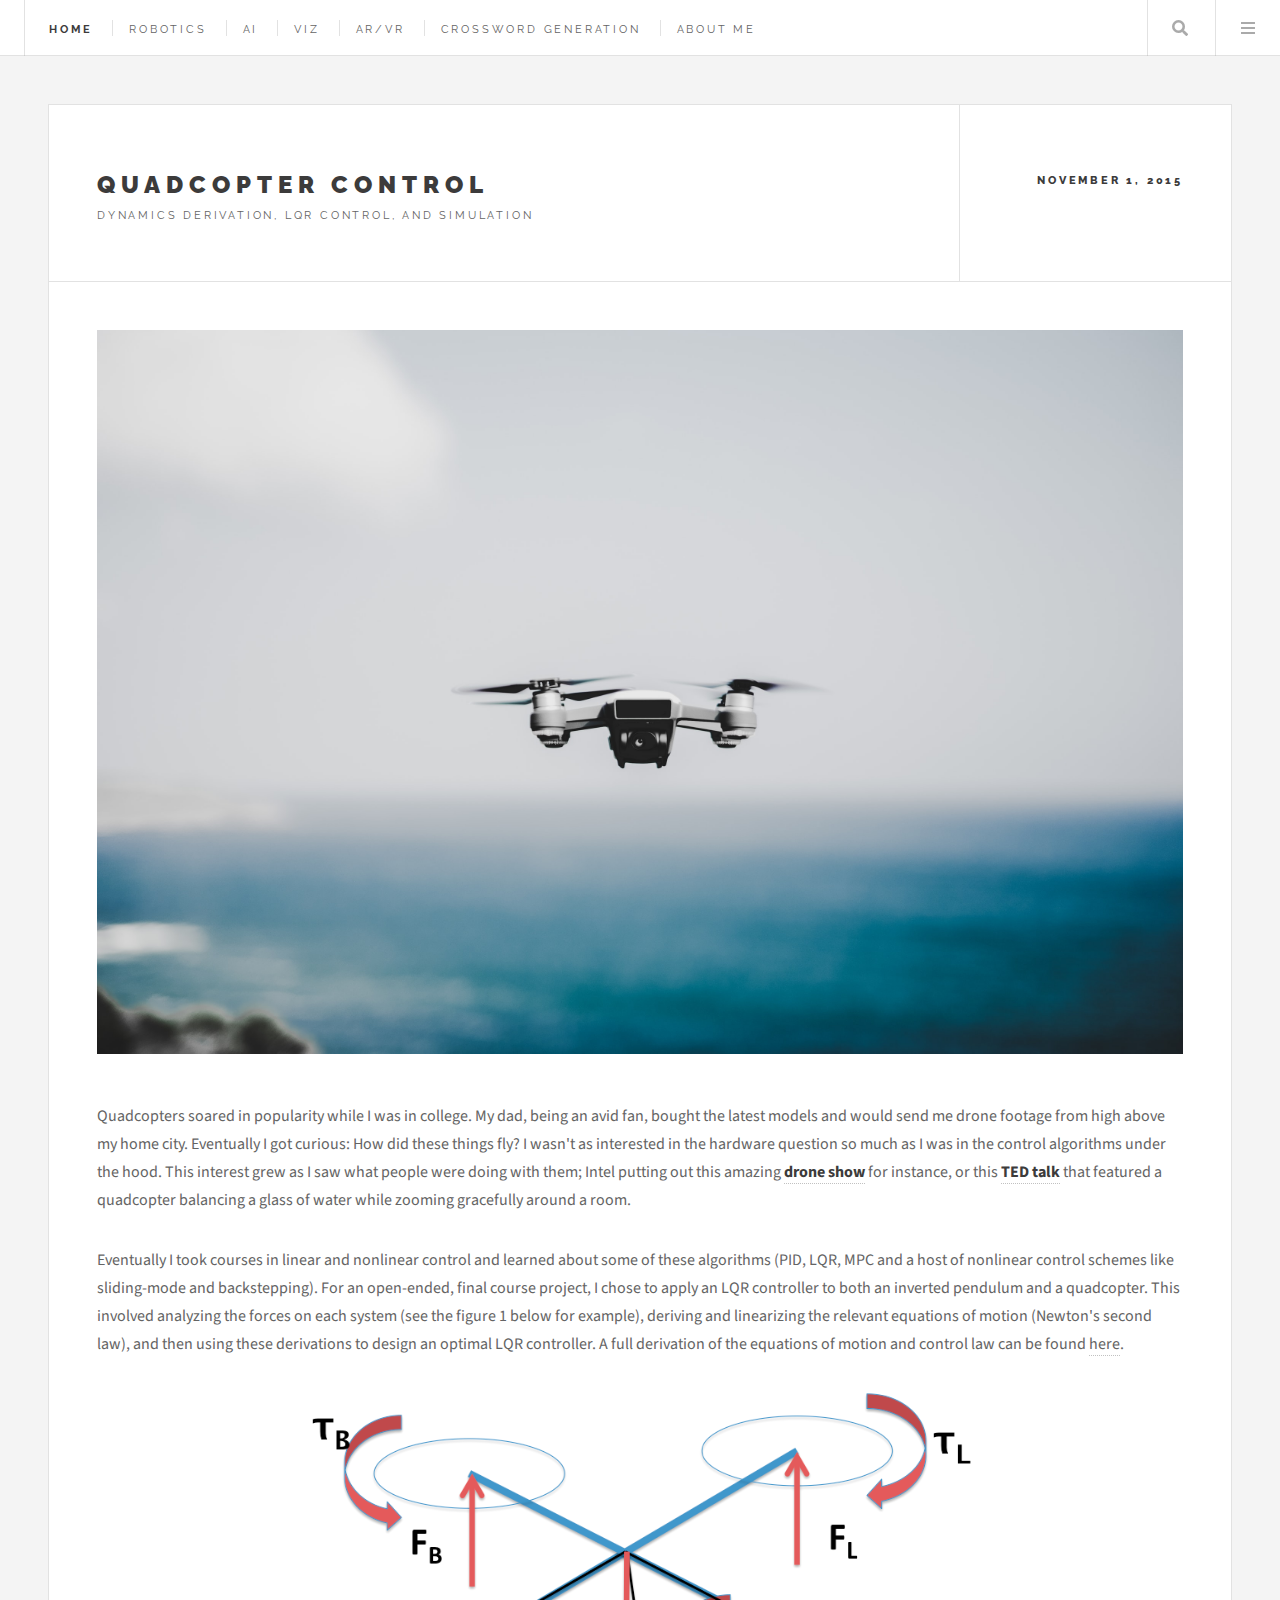
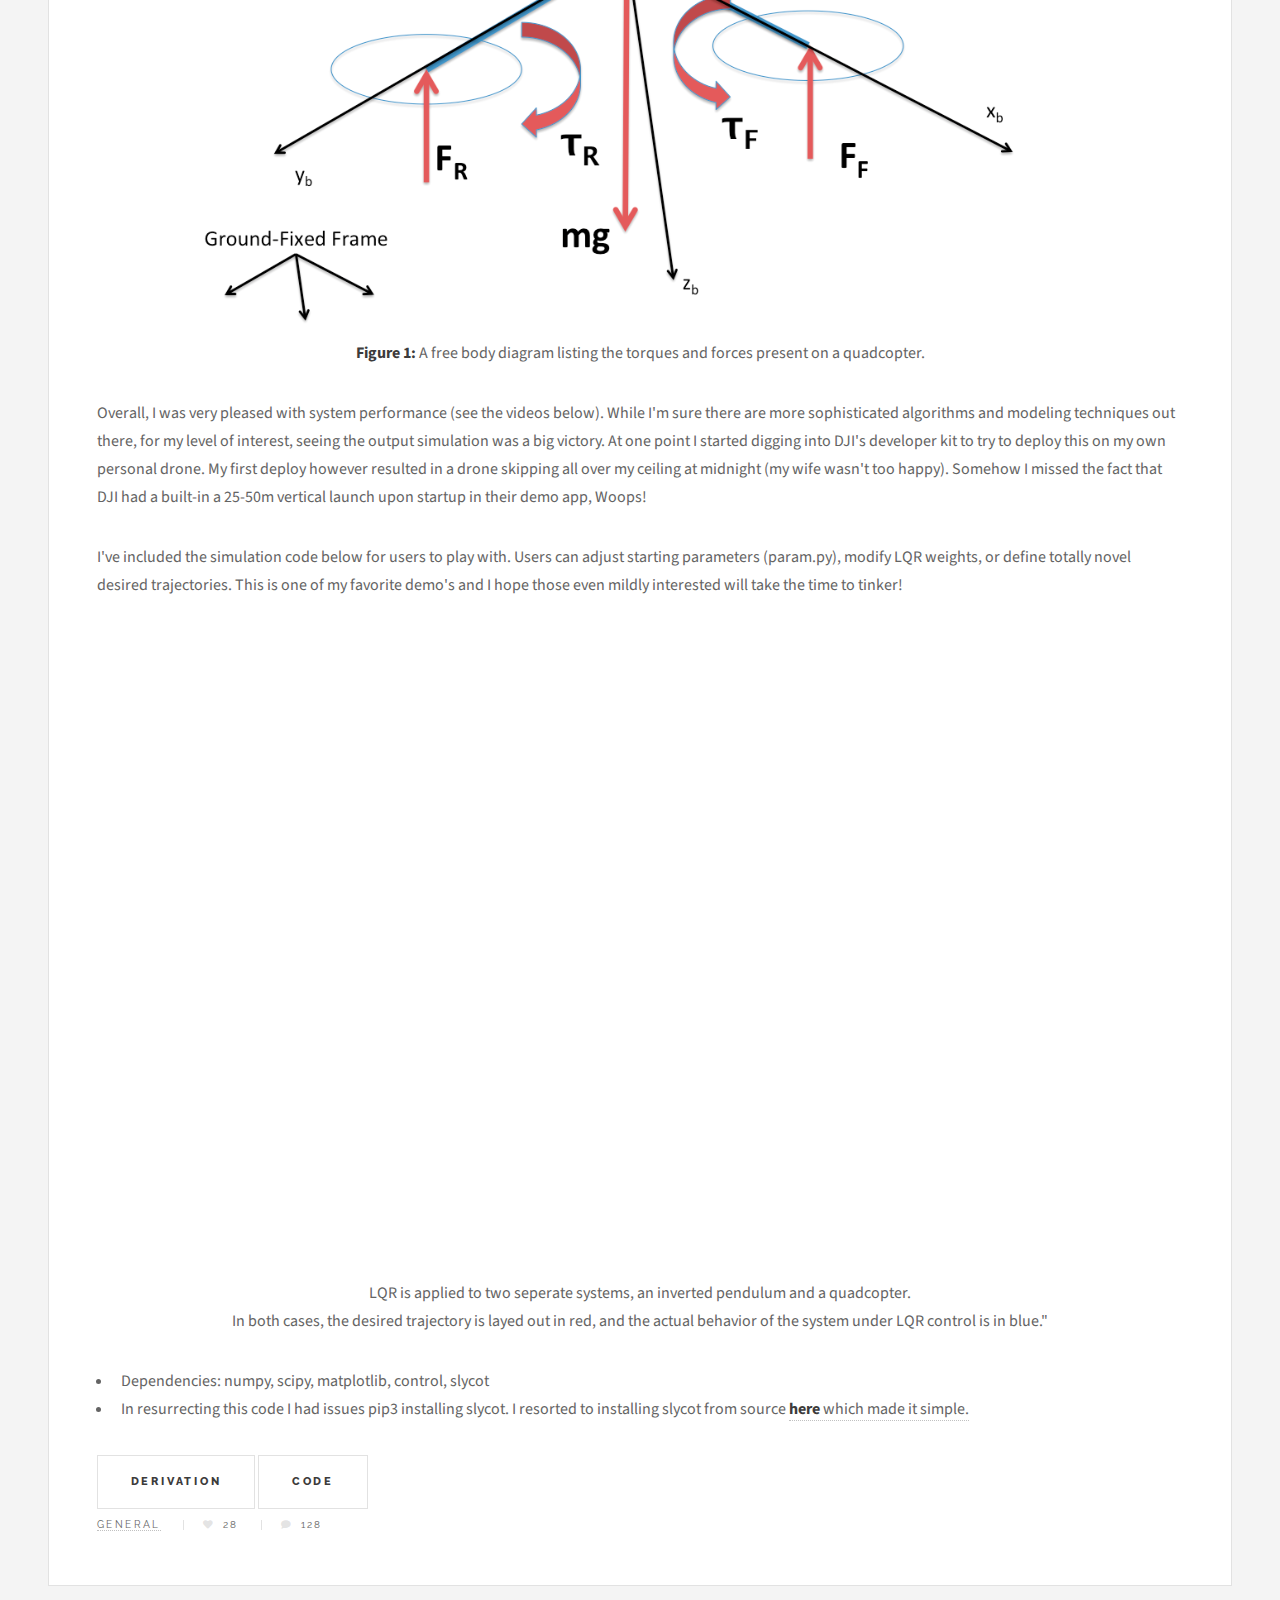
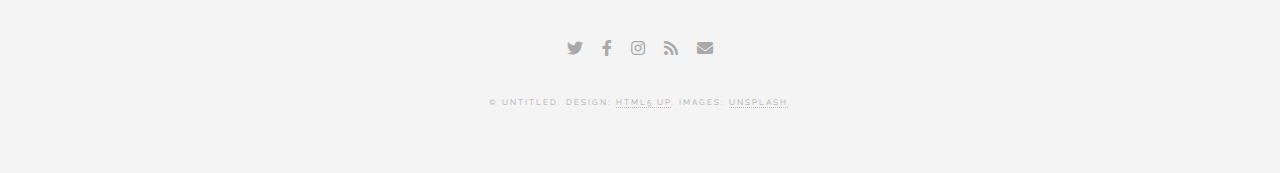
==== quadcopter.html @ baea6662 "QuadCopter Post" ====
<!DOCTYPE HTML>
<!--
	Future Imperfect by HTML5 UP
	html5up.net | @ajlkn
	Free for personal and commercial use under the CCA 3.0 license (html5up.net/license)
-->
<html>
	<head>
		<title>Single - Future Imperfect by HTML5 UP</title>
		<meta charset="utf-8" />
		<meta name="viewport" content="width=device-width, initial-scale=1, user-scalable=no" />
		<link rel="stylesheet" href="assets/css/main.css" />
	</head>
	<body class="single is-preload">

		<!-- Wrapper -->
			<div id="wrapper">

				<!-- Header -->
					<header id="header">
						<nav class="links">
							<ul>
                                <li><a href="index.html"><b>Home</b></a></li>
								<li><a href="robotics.html">Robotics</a></li>
								<li><a href="#">AI</a></li>
								<li><a href="#">Viz</a></li>
								<li><a href="#">AR/VR</a></li>
								<li><a href="#">Crossword Generation</a></li>
								<li><a href="#">About Me</a></li>
							</ul>
						</nav>
						<nav class="main">
							<ul>
								<li class="search">
									<a class="fa-search" href="#search">Search</a>
									<form id="search" method="get" action="#">
										<input type="text" name="query" placeholder="Search" />
									</form>
								</li>
								<li class="menu">
									<a class="fa-bars" href="#menu">Menu</a>
								</li>
							</ul>
						</nav>
					</header>

				<!-- Menu -->
					<section id="menu">

						<!-- Search -->
							<section>
								<form class="search" method="get" action="#">
									<input type="text" name="query" placeholder="Search" />
								</form>
							</section>

						<!-- Links -->
							<section>
								<ul class="links">
									<li>
										<a href="#">
											<h3>Lorem ipsum</h3>
											<p>Feugiat tempus veroeros dolor</p>
										</a>
									</li>
									<li>
										<a href="#">
											<h3>Dolor sit amet</h3>
											<p>Sed vitae justo condimentum</p>
										</a>
									</li>
									<li>
										<a href="#">
											<h3>Feugiat veroeros</h3>
											<p>Phasellus sed ultricies mi congue</p>
										</a>
									</li>
									<li>
										<a href="#">
											<h3>Etiam sed consequat</h3>
											<p>Porta lectus amet ultricies</p>
										</a>
									</li>
								</ul>
							</section>

						<!-- Actions -->
							<section>
								</ul>
							</section>

					</section>

				<!-- Main -->
					<div id="main">

						<!-- Post -->
							<article class="post">
								<header>
									<div class="title">
										<h2><a href="#">Quadcopter Control</a></h2>
										<p>Dynamics Derivation, LQR Control, and Simulation</p>
									</div>
									<div class="meta">
										<time class="published" datetime="2015-11-01">November 1, 2015</time>
									</div>
								</header>
                                <div style="text-align:center;">
                                    <figure>
                                    <a class="image featured"><img src="images/spark.jpeg" alt="" /></a>
                                    </figure>
                                </div>
                                <div>
                                    <section>
                                        <p style="text-align:left"> Quadcopters soared in popularity while I was in college. My dad, being an avid fan, bought the latest models and would send me drone footage from high above my home city. Eventually I got curious: How did these things fly? I wasn't as interested in the hardware question so much as I was in the control algorithms under the hood.  This interest grew as I saw what people were doing with them; Intel putting out this amazing <a href="https://www.youtube.com/watch?v=aOd4-T_p5fA"><b>drone show</b></a> for instance, or this <a href="https://www.youtube.com/watch?v=w2itwFJCgFQ"><b>TED talk</b></a> that featured a quadcopter balancing a glass of water while zooming gracefully around a room. </p>
                                        <p style="text-align:left"> Eventually I took courses in linear and nonlinear control and learned about some of these algorithms (PID, LQR, MPC and a host of nonlinear control schemes like sliding-mode and backstepping). For an open-ended, final course project, I chose to apply an LQR controller to both an inverted pendulum and a quadcopter. This involved analyzing the forces on each system (see the figure 1 below for example), deriving and linearizing the relevant equations of motion (Newton's second law), and then using these derivations to design an optimal LQR controller.  A full derivation of the equations of motion and control law can be found <a href="./pdfs/quadcopter.pdf" >here</a>.  </p>
                                        <div style="text-align:center;">
                                            <a class="image"><img src="images/quad_fbd.jpeg" alt="" /></a>
                                            <p> <b>Figure 1:</b> A free body diagram listing the torques and forces present on a quadcopter.</p>
                                        </div>
                                        <p style="text-align:left">  Overall, I was very pleased with system performance (see the videos below). While I'm sure there are more sophisticated algorithms and modeling techniques out there, for my level of interest, seeing the output simulation was a big victory. At one point I started digging into DJI's developer kit to try to deploy this on my own personal drone.  My first deploy however resulted in a drone skipping all over my ceiling at midnight (my wife wasn't too happy). Somehow I missed the fact that DJI had a built-in a 25-50m vertical launch upon startup in their demo app, Woops!</p>
                                        <p style="text-align:left">  I've included the simulation code below for users to play with. Users can adjust starting parameters (param.py), modify LQR weights, or define totally novel desired trajectories. This is one of my favorite demo's and I hope those even mildly interested will take the time to tinker! </p>
                                    </section>
                                </div>
                                <div style="text-align:center;">
                                    <iframe width="560" height="315" src="https://www.youtube.com/embed/JGDmS5Go2-I" frameborder="0" allow="accelerometer; autoplay; clipboard-write; encrypted-media; gyroscope; picture-in-picture" allowfullscreen></iframe>
                                    <iframe width="560" height="315" align=center src="https://www.youtube.com/embed/-S5H1mTbF7I" frameborder="0" allow="accelerometer; autoplay; clipboard-write; encrypted-media; gyroscope; picture-in-picture" allowfullscreen></iframe>
                                    <p> LQR is applied to two seperate systems, an inverted pendulum and a quadcopter. <br> In both cases, the desired trajectory is layed out in red, and the actual behavior of the system under LQR control is in blue."</p>
                                </div>
                                <ul>
                                    <li>Dependencies: numpy, scipy, matplotlib, control, slycot </li>
                                    <li>In resurrecting this code I had issues pip3 installing slycot. I resorted to installing slycot from source <a href="https://github.com/python-control/Slycot"><b>here</b> which made it simple.</a></li>
                                </ul>
                                <div>
                                    <a href="./pdfs/quadcopter.pdf" class="button large">Derivation</a>
                                    <a href="./code/QuadCode.zip" class="button large">Code</a>
                                </div>
                                <!-- <iframe src="https://drive.google.com/file/d/1TgqClBTY2usR2vvN4Z1tOUce6x5SUJYr/preview" width="640" height="480"></iframe> -->
								<footer>
									<ul class="stats">
										<li><a href="#">General</a></li>
										<li><a href="#" class="icon solid fa-heart">28</a></li>
										<li><a href="#" class="icon solid fa-comment">128</a></li>
									</ul>
								</footer>
							</article>

					</div>

				<!-- Footer -->
					<section id="footer">
						<ul class="icons">
							<li><a href="#" class="icon brands fa-twitter"><span class="label">Twitter</span></a></li>
							<li><a href="#" class="icon brands fa-facebook-f"><span class="label">Facebook</span></a></li>
							<li><a href="#" class="icon brands fa-instagram"><span class="label">Instagram</span></a></li>
							<li><a href="#" class="icon solid fa-rss"><span class="label">RSS</span></a></li>
							<li><a href="#" class="icon solid fa-envelope"><span class="label">Email</span></a></li>
						</ul>
						<p class="copyright">&copy; Untitled. Design: <a href="http://html5up.net">HTML5 UP</a>. Images: <a href="http://unsplash.com">Unsplash</a>.</p>
					</section>

			</div>

		<!-- Scripts -->
			<script src="assets/js/jquery.min.js"></script>
			<script src="assets/js/browser.min.js"></script>
			<script src="assets/js/breakpoints.min.js"></script>
			<script src="assets/js/util.js"></script>
			<script src="assets/js/main.js"></script>

	</body>
</html>
---- assets/css/main.css ----
@import url(fontawesome-all.min.css);
@import url("https://fonts.googleapis.com/css?family=Source+Sans+Pro:400,700|Raleway:400,800,900");

/*
	Future Imperfect by HTML5 UP
	html5up.net | @ajlkn
	Free for personal and commercial use under the CCA 3.0 license (html5up.net/license)
*/

html, body, div, span, applet, object,
iframe, h1, h2, h3, h4, h5, h6,h7 p, blockquote,
pre, a, abbr, acronym, address, big, cite,
code, del, dfn, em, img, ins, kbd, q, s, samp,
small, strike, strong, sub, sup, tt, var, b,
u, i, center, dl, dt, dd, ol, ul, li, fieldset,
form, label, legend, table, caption, tbody,
tfoot, thead, tr, th, td, article, aside,
canvas, details, embed, figure, figcaption,
footer, header, hgroup, menu, nav, output, ruby,
section, summary, time, mark, audio, video {
	margin: 0;
	padding: 0;
	border: 0;
	font-size: 100%;
	font: inherit;
	vertical-align: baseline;}

article, aside, details, figcaption, figure,
footer, header, hgroup, menu, nav, section {
	display: block;}

body {
	line-height: 1;
}

ol, ul {
	list-style: none;
}

blockquote, q {
	quotes: none;
}

	blockquote:before, blockquote:after, q:before, q:after {
		content: '';
		content: none;
	}

table {
	border-collapse: collapse;
	border-spacing: 0;
}

body {
	-webkit-text-size-adjust: none;
}

mark {
	background-color: transparent;
	color: inherit;
}

input::-moz-focus-inner {
	border: 0;
	padding: 0;
}

input, select, textarea {
	-moz-appearance: none;
	-webkit-appearance: none;
	-ms-appearance: none;
	appearance: none;
}

/* Basic */

	@-ms-viewport {
		width: device-width;
	}

	body {
		-ms-overflow-style: scrollbar;
	}

	@media screen and (max-width: 480px) {

		html, body {
			min-width: 320px;
		}

	}

	html {
		box-sizing: border-box;
	}

	*, *:before, *:after {
		box-sizing: inherit;
	}

	body {
		background: #f4f4f4;
	}

		body.is-preload *, body.is-preload *:before, body.is-preload *:after {
			-moz-animation: none !important;
			-webkit-animation: none !important;
			-ms-animation: none !important;
			animation: none !important;
			-moz-transition: none !important;
			-webkit-transition: none !important;
			-ms-transition: none !important;
			transition: none !important;
		}

/* Type */

	body, input, select, textarea {
		color: #646464;
		font-family: "Source Sans Pro", Helvetica, sans-serif;
		font-size: 14pt;
		font-weight: 400;
		line-height: 1.75;
	}

		@media screen and (max-width: 1680px) {

			body, input, select, textarea {
				font-size: 12pt;
			}

		}

		@media screen and (max-width: 1280px) {

			body, input, select, textarea {
				font-size: 12pt;
			}

		}

		@media screen and (max-width: 980px) {

			body, input, select, textarea {
				font-size: 12pt;
			}

		}

		@media screen and (max-width: 736px) {

			body, input, select, textarea {
				font-size: 12pt;
			}

		}

		@media screen and (max-width: 480px) {

			body, input, select, textarea {
				font-size: 12pt;
			}

		}

	a {
		-moz-transition: color 0.2s ease, border-bottom-color 0.2s ease;
		-webkit-transition: color 0.2s ease, border-bottom-color 0.2s ease;
		-ms-transition: color 0.2s ease, border-bottom-color 0.2s ease;
		transition: color 0.2s ease, border-bottom-color 0.2s ease;
		border-bottom: dotted 1px rgba(160, 160, 160, 0.65);
		color: inherit;
		text-decoration: none;
	}

		a:before {
			-moz-transition: color 0.2s ease;
			-webkit-transition: color 0.2s ease;
			-ms-transition: color 0.2s ease;
			transition: color 0.2s ease;
		}

		a:hover {
			border-bottom-color: transparent;
			color: #2ebaae !important;
		}

			a:hover:before {
				color: #2ebaae !important;
			}

	strong, b {
		color: #3c3b3b;
		font-weight: 700;
	}

	em, i {
		font-style: italic;
	}

	p {
		margin: 0 0 2em 0;
	}

	h1, h2, h3, h4, h5, h6 {
		color: #3c3b3b;
		font-family: "Raleway", Helvetica, sans-serif;
		font-weight: 800;
		letter-spacing: 0.25em;
		line-height: 1.65;
		margin: 0 0 .3em 0;
		text-transform: uppercase;
	}

		h1 a, h2 a, h3 a, h4 a, h5 a, h6 a {
			color: inherit;
			border-bottom: 0;
		}

	h2 {
		font-size: 1.1em;
        text-align: left;
	}

	h3 {
		font-size: 0.9em;
	}

	h4 {
		font-size: 0.7em;
	}

	h5 {
		font-size: 0.7em;
	}

	h6 {
		font-size: 0.7em;
	}

	sub {
		font-size: 0.8em;
		position: relative;
		top: 0.5em;
	}

	sup {
		font-size: 0.8em;
		position: relative;
		top: -0.5em;
	}

	blockquote {
		border-left: solid 4px rgba(160, 160, 160, 0.3);
		font-style: italic;
		margin: 0 0 2em 0;
		padding: 0.5em 0 0.5em 2em;
	}

	code {
		background: rgba(160, 160, 160, 0.075);
		border: solid 1px rgba(160, 160, 160, 0.3);
		font-family: "Courier New", monospace;
		font-size: 0.9em;
		margin: 0 0.25em;
		padding: 0.25em 0.65em;
	}

	pre {
		-webkit-overflow-scrolling: touch;
		font-family: "Courier New", monospace;
		font-size: 0.9em;
		margin: 0 0 2em 0;
	}

		pre code {
			display: block;
			line-height: 1.75em;
			padding: 1em 1.5em;
			overflow-x: auto;
		}

	hr {
		border: 0;
		border-bottom: solid 1px rgba(160, 160, 160, 0.3);
		margin: 2em 0;
	}

		hr.major {
			margin: 3em 0;
		}

	.align-left {
		text-align: left;
	}

	.align-ch7,enter {
		text-align: center;
	}

	.align-right {
		text-align: right;
	}

/* Row */

	.row {
		display: flex;
		flex-wrap: wrap;
		box-sizing: border-box;
		align-items: stretch;
	}

		.row > * {
			box-sizing: border-box;
		}

		.row.gtr-uniform > * > :last-child {
			margin-bottom: 0;
		}

		.row.aln-left {
			justify-content: flex-start;
		}

		.row.aln-center {
			justify-content: center;
		}

		.row.aln-right {
			justify-content: flex-end;
		}

		.row.aln-top {
			align-items: flex-start;
		}

		.row.aln-middle {
			align-items: center;
		}

		.row.aln-bottom {
			align-items: flex-end;
		}

		.row > .imp {
			order: -1;
		}

		.row > .col-1 {
			width: 8.33333%;
		}

		.row > .off-1 {
			margin-left: 8.33333%;
		}

		.row > .col-2 {
			width: 16.66667%;
		}

		.row > .off-2 {
			margin-left: 16.66667%;
		}

		.row > .col-3 {
			width: 25%;
		}

		.row > .off-3 {
			margin-left: 25%;
		}

		.row > .col-4 {
			width: 33.33333%;
		}

		.row > .off-4 {
			margin-left: 33.33333%;
		}

		.row > .col-5 {
			width: 41.66667%;
		}

		.row > .off-5 {
			margin-left: 41.66667%;
		}

		.row > .col-6 {
			width: 50%;
		}

		.row > .off-6 {
			margin-left: 50%;
		}

		.row > .col-7 {
			width: 58.33333%;
		}

		.row > .off-7 {
			margin-left: 58.33333%;
		}

		.row > .col-8 {
			width: 66.66667%;
		}

		.row > .off-8 {
			margin-left: 66.66667%;
		}

		.row > .col-9 {
			width: 75%;
		}

		.row > .off-9 {
			margin-left: 75%;
		}

		.row > .col-10 {
			width: 83.33333%;
		}

		.row > .off-10 {
			margin-left: 83.33333%;
		}

		.row > .col-11 {
			width: 91.66667%;
		}

		.row > .off-11 {
			margin-left: 91.66667%;
		}

		.row > .col-12 {
			width: 100%;
		}

		.row > .off-12 {
			margin-left: 100%;
		}

		.row.gtr-0 {
			margin-top: 0;
			margin-left: 0em;
		}

			.row.gtr-0 > * {
				padding: 0 0 0 0em;
			}

			.row.gtr-0.gtr-uniform {
				margin-top: 0em;
			}

				.row.gtr-0.gtr-uniform > * {
					padding-top: 0em;
				}

		.row.gtr-25 {
			margin-top: 0;
			margin-left: -0.25em;
		}

			.row.gtr-25 > * {
				padding: 0 0 0 0.25em;
			}

			.row.gtr-25.gtr-uniform {
				margin-top: -0.25em;
			}

				.row.gtr-25.gtr-uniform > * {
					padding-top: 0.25em;
				}

		.row.gtr-50 {
			margin-top: 0;
			margin-left: -0.5em;
		}

			.row.gtr-50 > * {
				padding: 0 0 0 0.5em;
			}

			.row.gtr-50.gtr-uniform {
				margin-top: -0.5em;
			}

				.row.gtr-50.gtr-uniform > * {
					padding-top: 0.5em;
				}

		.row {
			margin-top: 0;
			margin-left: -1em;
		}

			.row > * {
				padding: 0 0 0 1em;
			}

			.row.gtr-uniform {
				margin-top: -1em;
			}

				.row.gtr-uniform > * {
					padding-top: 1em;
				}

		.row.gtr-150 {
			margin-top: 0;
			margin-left: -1.5em;
		}

			.row.gtr-150 > * {
				padding: 0 0 0 1.5em;
			}

			.row.gtr-150.gtr-uniform {
				margin-top: -1.5em;
			}

				.row.gtr-150.gtr-uniform > * {
					padding-top: 1.5em;
				}

		.row.gtr-200 {
			margin-top: 0;
			margin-left: -2em;
		}

			.row.gtr-200 > * {
				padding: 0 0 0 2em;
			}

			.row.gtr-200.gtr-uniform {
				margin-top: -2em;
			}

				.row.gtr-200.gtr-uniform > * {
					padding-top: 2em;
				}

		@media screen and (max-width: 1680px) {

			.row {
				display: flex;
				flex-wrap: wrap;
				box-sizing: border-box;
				align-items: stretch;
			}

				.row > * {
					box-sizing: border-box;
				}

				.row.gtr-uniform > * > :last-child {
					margin-bottom: 0;
				}

				.row.aln-left {
					justify-content: flex-start;
				}

				.row.aln-center {
					justify-content: center;
				}

				.row.aln-right {
					justify-content: flex-end;
				}

				.row.aln-top {
					align-items: flex-start;
				}

				.row.aln-middle {
					align-items: center;
				}

				.row.aln-bottom {
					align-items: flex-end;
				}

				.row > .imp-xlarge {
					order: -1;
				}

				.row > .col-1-xlarge {
					width: 8.33333%;
				}

				.row > .off-1-xlarge {
					margin-left: 8.33333%;
				}

				.row > .col-2-xlarge {
					width: 16.66667%;
				}

				.row > .off-2-xlarge {
					margin-left: 16.66667%;
				}

				.row > .col-3-xlarge {
					width: 25%;
				}

				.row > .off-3-xlarge {
					margin-left: 25%;
				}

				.row > .col-4-xlarge {
					width: 33.33333%;
				}

				.row > .off-4-xlarge {
					margin-left: 33.33333%;
				}

				.row > .col-5-xlarge {
					width: 41.66667%;
				}

				.row > .off-5-xlarge {
					margin-left: 41.66667%;
				}

				.row > .col-6-xlarge {
					width: 50%;
				}

				.row > .off-6-xlarge {
					margin-left: 50%;
				}

				.row > .col-7-xlarge {
					width: 58.33333%;
				}

				.row > .off-7-xlarge {
					margin-left: 58.33333%;
				}

				.row > .col-8-xlarge {
					width: 66.66667%;
				}

				.row > .off-8-xlarge {
					margin-left: 66.66667%;
				}

				.row > .col-9-xlarge {
					width: 75%;
				}

				.row > .off-9-xlarge {
					margin-left: 75%;
				}

				.row > .col-10-xlarge {
					width: 83.33333%;
				}

				.row > .off-10-xlarge {
					margin-left: 83.33333%;
				}

				.row > .col-11-xlarge {
					width: 91.66667%;
				}

				.row > .off-11-xlarge {
					margin-left: 91.66667%;
				}

				.row > .col-12-xlarge {
					width: 100%;
				}

				.row > .off-12-xlarge {
					margin-left: 100%;
				}

				.row.gtr-0 {
					margin-top: 0;
					margin-left: 0em;
				}

					.row.gtr-0 > * {
						padding: 0 0 0 0em;
					}

					.row.gtr-0.gtr-uniform {
						margin-top: 0em;
					}

						.row.gtr-0.gtr-uniform > * {
							padding-top: 0em;
						}

				.row.gtr-25 {
					margin-top: 0;
					margin-left: -0.25em;
				}

					.row.gtr-25 > * {
						padding: 0 0 0 0.25em;
					}

					.row.gtr-25.gtr-uniform {
						margin-top: -0.25em;
					}

						.row.gtr-25.gtr-uniform > * {
							padding-top: 0.25em;
						}

				.row.gtr-50 {
					margin-top: 0;
					margin-left: -0.5em;
				}

					.row.gtr-50 > * {
						padding: 0 0 0 0.5em;
					}

					.row.gtr-50.gtr-uniform {
						margin-top: -0.5em;
					}

						.row.gtr-50.gtr-uniform > * {
							padding-top: 0.5em;
						}

				.row {
					margin-top: 0;
					margin-left: -1em;
				}

					.row > * {
						padding: 0 0 0 1em;
					}

					.row.gtr-uniform {
						margin-top: -1em;
					}

						.row.gtr-uniform > * {
							padding-top: 1em;
						}

				.row.gtr-150 {
					margin-top: 0;
					margin-left: -1.5em;
				}

					.row.gtr-150 > * {
						padding: 0 0 0 1.5em;
					}

					.row.gtr-150.gtr-uniform {
						margin-top: -1.5em;
					}

						.row.gtr-150.gtr-uniform > * {
							padding-top: 1.5em;
						}

				.row.gtr-200 {
					margin-top: 0;
					margin-left: -2em;
				}

					.row.gtr-200 > * {
						padding: 0 0 0 2em;
					}

					.row.gtr-200.gtr-uniform {
						margin-top: -2em;
					}

						.row.gtr-200.gtr-uniform > * {
							padding-top: 2em;
						}

		}

		@media screen and (max-width: 1280px) {
            /* hides profile pic when too thin when */ 
          img#profile_pic {
                display: none;
              }
            }

			.row {
				display: flex;
				flex-wrap: wrap;
				box-sizing: border-box;
				align-items: stretch;
			}

				.row > * {
					box-sizing: border-box;
				}

				.row.gtr-uniform > * > :last-child {
					margin-bottom: 0;
				}

				.row.aln-left {
					justify-content: flex-start;
				}

				.row.aln-center {
					justify-content: center;
				}

				.row.aln-right {
					justify-content: flex-end;
				}

				.row.aln-top {
					align-items: flex-start;
				}

				.row.aln-middle {
					align-items: center;
				}

				.row.aln-bottom {
					align-items: flex-end;
				}

				.row > .imp-large {
					order: -1;
				}

				.row > .col-1-large {
					width: 8.33333%;
				}

				.row > .off-1-large {
					margin-left: 8.33333%;
				}

				.row > .col-2-large {
					width: 16.66667%;
				}

				.row > .off-2-large {
					margin-left: 16.66667%;
				}

				.row > .col-3-large {
					width: 25%;
				}

				.row > .off-3-large {
					margin-left: 25%;
				}

				.row > .col-4-large {
					width: 33.33333%;
				}

				.row > .off-4-large {
					margin-left: 33.33333%;
				}

				.row > .col-5-large {
					width: 41.66667%;
				}

				.row > .off-5-large {
					margin-left: 41.66667%;
				}

				.row > .col-6-large {
					width: 50%;
				}

				.row > .off-6-large {
					margin-left: 50%;
				}

				.row > .col-7-large {
					width: 58.33333%;
				}

				.row > .off-7-large {
					margin-left: 58.33333%;
				}

				.row > .col-8-large {
					width: 66.66667%;
				}

				.row > .off-8-large {
					margin-left: 66.66667%;
				}

				.row > .col-9-large {
					width: 75%;
				}

				.row > .off-9-large {
					margin-left: 75%;
				}

				.row > .col-10-large {
					width: 83.33333%;
				}

				.row > .off-10-large {
					margin-left: 83.33333%;
				}

				.row > .col-11-large {
					width: 91.66667%;
				}

				.row > .off-11-large {
					margin-left: 91.66667%;
				}

				.row > .col-12-large {
					width: 100%;
				}

				.row > .off-12-large {
					margin-left: 100%;
				}

				.row.gtr-0 {
					margin-top: 0;
					margin-left: 0em;
				}

					.row.gtr-0 > * {
						padding: 0 0 0 0em;
					}

					.row.gtr-0.gtr-uniform {
						margin-top: 0em;
					}

						.row.gtr-0.gtr-uniform > * {
							padding-top: 0em;
						}

				.row.gtr-25 {
					margin-top: 0;
					margin-left: -0.25em;
				}

					.row.gtr-25 > * {
						padding: 0 0 0 0.25em;
					}

					.row.gtr-25.gtr-uniform {
						margin-top: -0.25em;
					}

						.row.gtr-25.gtr-uniform > * {
							padding-top: 0.25em;
						}

				.row.gtr-50 {
					margin-top: 0;
					margin-left: -0.5em;
				}

					.row.gtr-50 > * {
						padding: 0 0 0 0.5em;
					}

					.row.gtr-50.gtr-uniform {
						margin-top: -0.5em;
					}

						.row.gtr-50.gtr-uniform > * {
							padding-top: 0.5em;
						}

				.row {
					margin-top: 0;
					margin-left: -1em;
				}

					.row > * {
						padding: 0 0 0 1em;
					}

					.row.gtr-uniform {
						margin-top: -1em;
					}

						.row.gtr-uniform > * {
							padding-top: 1em;
						}

				.row.gtr-150 {
					margin-top: 0;
					margin-left: -1.5em;
				}

					.row.gtr-150 > * {
						padding: 0 0 0 1.5em;
					}

					.row.gtr-150.gtr-uniform {
						margin-top: -1.5em;
					}

						.row.gtr-150.gtr-uniform > * {
							padding-top: 1.5em;
						}

				.row.gtr-200 {
					margin-top: 0;
					margin-left: -2em;
				}

					.row.gtr-200 > * {
						padding: 0 0 0 2em;
					}

					.row.gtr-200.gtr-uniform {
						margin-top: -2em;
					}

						.row.gtr-200.gtr-uniform > * {
							padding-top: 2em;
						}

		}

		@media screen and (max-width: 980px) {

			.row {
				display: flex;
				flex-wrap: wrap;
				box-sizing: border-box;
				align-items: stretch;
			}

				.row > * {
					box-sizing: border-box;
				}

				.row.gtr-uniform > * > :last-child {
					margin-bottom: 0;
				}

				.row.aln-left {
					justify-content: flex-start;
				}

				.row.aln-center {
					justify-content: center;
				}

				.row.aln-right {
					justify-content: flex-end;
				}

				.row.aln-top {
					align-items: flex-start;
				}

				.row.aln-middle {
					align-items: center;
				}

				.row.aln-bottom {
					align-items: flex-end;
				}

				.row > .imp-medium {
					order: -1;
				}

				.row > .col-1-medium {
					width: 8.33333%;
				}

				.row > .off-1-medium {
					margin-left: 8.33333%;
				}

				.row > .col-2-medium {
					width: 16.66667%;
				}

				.row > .off-2-medium {
					margin-left: 16.66667%;
				}

				.row > .col-3-medium {
					width: 25%;
				}

				.row > .off-3-medium {
					margin-left: 25%;
				}

				.row > .col-4-medium {
					width: 33.33333%;
				}

				.row > .off-4-medium {
					margin-left: 33.33333%;
				}

				.row > .col-5-medium {
					width: 41.66667%;
				}

				.row > .off-5-medium {
					margin-left: 41.66667%;
				}

				.row > .col-6-medium {
					width: 50%;
				}

				.row > .off-6-medium {
					margin-left: 50%;
				}

				.row > .col-7-medium {
					width: 58.33333%;
				}

				.row > .off-7-medium {
					margin-left: 58.33333%;
				}

				.row > .col-8-medium {
					width: 66.66667%;
				}

				.row > .off-8-medium {
					margin-left: 66.66667%;
				}

				.row > .col-9-medium {
					width: 75%;
				}

				.row > .off-9-medium {
					margin-left: 75%;
				}

				.row > .col-10-medium {
					width: 83.33333%;
				}

				.row > .off-10-medium {
					margin-left: 83.33333%;
				}

				.row > .col-11-medium {
					width: 91.66667%;
				}

				.row > .off-11-medium {
					margin-left: 91.66667%;
				}

				.row > .col-12-medium {
					width: 100%;
				}

				.row > .off-12-medium {
					margin-left: 100%;
				}

				.row.gtr-0 {
					margin-top: 0;
					margin-left: 0em;
				}

					.row.gtr-0 > * {
						padding: 0 0 0 0em;
					}

					.row.gtr-0.gtr-uniform {
						margin-top: 0em;
					}

						.row.gtr-0.gtr-uniform > * {
							padding-top: 0em;
						}

				.row.gtr-25 {
					margin-top: 0;
					margin-left: -0.25em;
				}

					.row.gtr-25 > * {
						padding: 0 0 0 0.25em;
					}

					.row.gtr-25.gtr-uniform {
						margin-top: -0.25em;
					}

						.row.gtr-25.gtr-uniform > * {
							padding-top: 0.25em;
						}

				.row.gtr-50 {
					margin-top: 0;
					margin-left: -0.5em;
				}

					.row.gtr-50 > * {
						padding: 0 0 0 0.5em;
					}

					.row.gtr-50.gtr-uniform {
						margin-top: -0.5em;
					}

						.row.gtr-50.gtr-uniform > * {
							padding-top: 0.5em;
						}

				.row {
					margin-top: 0;
					margin-left: -1em;
				}

					.row > * {
						padding: 0 0 0 1em;
					}

					.row.gtr-uniform {
						margin-top: -1em;
					}

						.row.gtr-uniform > * {
							padding-top: 1em;
						}

				.row.gtr-150 {
					margin-top: 0;
					margin-left: -1.5em;
				}

					.row.gtr-150 > * {
						padding: 0 0 0 1.5em;
					}

					.row.gtr-150.gtr-uniform {
						margin-top: -1.5em;
					}

						.row.gtr-150.gtr-uniform > * {
							padding-top: 1.5em;
						}

				.row.gtr-200 {
					margin-top: 0;
					margin-left: -2em;
				}

					.row.gtr-200 > * {
						padding: 0 0 0 2em;
					}

					.row.gtr-200.gtr-uniform {
						margin-top: -2em;
					}

						.row.gtr-200.gtr-uniform > * {
							padding-top: 2em;
						}

		}

		@media screen and (max-width: 736px) {

			.row {
				display: flex;
				flex-wrap: wrap;
				box-sizing: border-box;
				align-items: stretch;
			}

				.row > * {
					box-sizing: border-box;
				}

				.row.gtr-uniform > * > :last-child {
					margin-bottom: 0;
				}

				.row.aln-left {
					justify-content: flex-start;
				}

				.row.aln-center {
					justify-content: center;
				}

				.row.aln-right {
					justify-content: flex-end;
				}

				.row.aln-top {
					align-items: flex-start;
				}

				.row.aln-middle {
					align-items: center;
				}

				.row.aln-bottom {
					align-items: flex-end;
				}

				.row > .imp-small {
					order: -1;
				}

				.row > .col-1-small {
					width: 8.33333%;
				}

				.row > .off-1-small {
					margin-left: 8.33333%;
				}

				.row > .col-2-small {
					width: 16.66667%;
				}

				.row > .off-2-small {
					margin-left: 16.66667%;
				}

				.row > .col-3-small {
					width: 25%;
				}

				.row > .off-3-small {
					margin-left: 25%;
				}

				.row > .col-4-small {
					width: 33.33333%;
				}

				.row > .off-4-small {
					margin-left: 33.33333%;
				}

				.row > .col-5-small {
					width: 41.66667%;
				}

				.row > .off-5-small {
					margin-left: 41.66667%;
				}

				.row > .col-6-small {
					width: 50%;
				}

				.row > .off-6-small {
					margin-left: 50%;
				}

				.row > .col-7-small {
					width: 58.33333%;
				}

				.row > .off-7-small {
					margin-left: 58.33333%;
				}

				.row > .col-8-small {
					width: 66.66667%;
				}

				.row > .off-8-small {
					margin-left: 66.66667%;
				}

				.row > .col-9-small {
					width: 75%;
				}

				.row > .off-9-small {
					margin-left: 75%;
				}

				.row > .col-10-small {
					width: 83.33333%;
				}

				.row > .off-10-small {
					margin-left: 83.33333%;
				}

				.row > .col-11-small {
					width: 91.66667%;
				}

				.row > .off-11-small {
					margin-left: 91.66667%;
				}

				.row > .col-12-small {
					width: 100%;
				}

				.row > .off-12-small {
					margin-left: 100%;
				}

				.row.gtr-0 {
					margin-top: 0;
					margin-left: 0em;
				}

					.row.gtr-0 > * {
						padding: 0 0 0 0em;
					}

					.row.gtr-0.gtr-uniform {
						margin-top: 0em;
					}

						.row.gtr-0.gtr-uniform > * {
							padding-top: 0em;
						}

				.row.gtr-25 {
					margin-top: 0;
					margin-left: -0.25em;
				}

					.row.gtr-25 > * {
						padding: 0 0 0 0.25em;
					}

					.row.gtr-25.gtr-uniform {
						margin-top: -0.25em;
					}

						.row.gtr-25.gtr-uniform > * {
							padding-top: 0.25em;
						}

				.row.gtr-50 {
					margin-top: 0;
					margin-left: -0.5em;
				}

					.row.gtr-50 > * {
						padding: 0 0 0 0.5em;
					}

					.row.gtr-50.gtr-uniform {
						margin-top: -0.5em;
					}

						.row.gtr-50.gtr-uniform > * {
							padding-top: 0.5em;
						}

				.row {
					margin-top: 0;
					margin-left: -1em;
				}

					.row > * {
						padding: 0 0 0 1em;
					}

					.row.gtr-uniform {
						margin-top: -1em;
					}

						.row.gtr-uniform > * {
							padding-top: 1em;
						}

				.row.gtr-150 {
					margin-top: 0;
					margin-left: -1.5em;
				}

					.row.gtr-150 > * {
						padding: 0 0 0 1.5em;
					}

					.row.gtr-150.gtr-uniform {
						margin-top: -1.5em;
					}

						.row.gtr-150.gtr-uniform > * {
							padding-top: 1.5em;
						}

				.row.gtr-200 {
					margin-top: 0;
					margin-left: -2em;
				}

					.row.gtr-200 > * {
						padding: 0 0 0 2em;
					}

					.row.gtr-200.gtr-uniform {
						margin-top: -2em;
					}

						.row.gtr-200.gtr-uniform > * {
							padding-top: 2em;
						}

		}

		@media screen and (max-width: 480px) {

			.row {
				display: flex;
				flex-wrap: wrap;
				box-sizing: border-box;
				align-items: stretch;
			}

				.row > * {
					box-sizing: border-box;
				}

				.row.gtr-uniform > * > :last-child {
					margin-bottom: 0;
				}

				.row.aln-left {
					justify-content: flex-start;
				}

				.row.aln-center {
					justify-content: center;
				}

				.row.aln-right {
					justify-content: flex-end;
				}

				.row.aln-top {
					align-items: flex-start;
				}

				.row.aln-middle {
					align-items: center;
				}

				.row.aln-bottom {
					align-items: flex-end;
				}

				.row > .imp-xsmall {
					order: -1;
				}

				.row > .col-1-xsmall {
					width: 8.33333%;
				}

				.row > .off-1-xsmall {
					margin-left: 8.33333%;
				}

				.row > .col-2-xsmall {
					width: 16.66667%;
				}

				.row > .off-2-xsmall {
					margin-left: 16.66667%;
				}

				.row > .col-3-xsmall {
					width: 25%;
				}

				.row > .off-3-xsmall {
					margin-left: 25%;
				}

				.row > .col-4-xsmall {
					width: 33.33333%;
				}

				.row > .off-4-xsmall {
					margin-left: 33.33333%;
				}

				.row > .col-5-xsmall {
					width: 41.66667%;
				}

				.row > .off-5-xsmall {
					margin-left: 41.66667%;
				}

				.row > .col-6-xsmall {
					width: 50%;
				}

				.row > .off-6-xsmall {
					margin-left: 50%;
				}

				.row > .col-7-xsmall {
					width: 58.33333%;
				}

				.row > .off-7-xsmall {
					margin-left: 58.33333%;
				}

				.row > .col-8-xsmall {
					width: 66.66667%;
				}

				.row > .off-8-xsmall {
					margin-left: 66.66667%;
				}

				.row > .col-9-xsmall {
					width: 75%;
				}

				.row > .off-9-xsmall {
					margin-left: 75%;
				}

				.row > .col-10-xsmall {
					width: 83.33333%;
				}

				.row > .off-10-xsmall {
					margin-left: 83.33333%;
				}

				.row > .col-11-xsmall {
					width: 91.66667%;
				}

				.row > .off-11-xsmall {
					margin-left: 91.66667%;
				}

				.row > .col-12-xsmall {
					width: 100%;
				}

				.row > .off-12-xsmall {
					margin-left: 100%;
				}

				.row.gtr-0 {
					margin-top: 0;
					margin-left: 0em;
				}

					.row.gtr-0 > * {
						padding: 0 0 0 0em;
					}

					.row.gtr-0.gtr-uniform {
						margin-top: 0em;
					}

						.row.gtr-0.gtr-uniform > * {
							padding-top: 0em;
						}

				.row.gtr-25 {
					margin-top: 0;
					margin-left: -0.25em;
				}

					.row.gtr-25 > * {
						padding: 0 0 0 0.25em;
					}

					.row.gtr-25.gtr-uniform {
						margin-top: -0.25em;
					}

						.row.gtr-25.gtr-uniform > * {
							padding-top: 0.25em;
						}

				.row.gtr-50 {
					margin-top: 0;
					margin-left: -0.5em;
				}

					.row.gtr-50 > * {
						padding: 0 0 0 0.5em;
					}

					.row.gtr-50.gtr-uniform {
						margin-top: -0.5em;
					}

						.row.gtr-50.gtr-uniform > * {
							padding-top: 0.5em;
						}

				.row {
					margin-top: 0;
					margin-left: -1em;
				}

					.row > * {
						padding: 0 0 0 1em;
					}

					.row.gtr-uniform {
						margin-top: -1em;
					}

						.row.gtr-uniform > * {
							padding-top: 1em;
						}

				.row.gtr-150 {
					margin-top: 0;
					margin-left: -1.5em;
				}

					.row.gtr-150 > * {
						padding: 0 0 0 1.5em;
					}

					.row.gtr-150.gtr-uniform {
						margin-top: -1.5em;
					}

						.row.gtr-150.gtr-uniform > * {
							padding-top: 1.5em;
						}

				.row.gtr-200 {
					margin-top: 0;
					margin-left: -2em;
				}

					.row.gtr-200 > * {
						padding: 0 0 0 2em;
					}

					.row.gtr-200.gtr-uniform {
						margin-top: -2em;
					}

						.row.gtr-200.gtr-uniform > * {
							padding-top: 2em;
						}

		}

/* Author */

	.author {
		display: -moz-flex;
		display: -webkit-flex;
		display: -ms-flex;
		display: flex;
		-moz-flex-direction: row;
		-webkit-flex-direction: row;
		-ms-flex-direction: row;
		flex-direction: row;
		-moz-align-items: center;
		-webkit-align-items: center;
		-ms-align-items: center;
		align-items: center;
		-moz-justify-content: -moz-flex-end;
		-webkit-justify-content: -webkit-flex-end;
		-ms-justify-content: -ms-flex-end;
		justify-content: flex-end;
		border-bottom: 0;
		font-family: "Raleway", Helvetica, sans-serif;
		font-size: 0.6em;
		font-weight: 400;
		letter-spacing: 0.25em;
		text-transform: uppercase;
		white-space: nowrap;
	}

		.author .name {
			-moz-transition: border-bottom-color 0.2s ease;
			-webkit-transition: border-bottom-color 0.2s ease;
			-ms-transition: border-bottom-color 0.2s ease;
			transition: border-bottom-color 0.2s ease;
			border-bottom: dotted 1px rgba(160, 160, 160, 0.65);
			display: block;
			margin: 0 1.5em 0 0;
		}

		.author img {
			border-radius: 100%;
			display: block;
			width: 4em;
		}

		.author:hover .name {
			border-bottom-color: transparent;
		}

/* Blurb */

	.blurb h2 {
		font-size: 0.8em;
		margin: 0 0 1.5em 0;
	}

	.blurb h3 {
		font-size: 0.7em;
	}

	.blurb p {
		font-size: 0.9em;
	}

/* Box */

	.box {
		border: solid 1px rgba(160, 160, 160, 0.3);
		margin-bottom: 2em;
		padding: 1.5em;
	}

		.box > :last-child,
		.box > :last-child > :last-child,
		.box > :last-child > :last-child > :last-child {
			margin-bottom: 0;
		}

		.box.alt {
			border: 0;
			border-radius: 0;
			padding: 0;
		}

/* Button */

	input[type="submit"],
	input[type="reset"],
	input[type="button"],
	button,
	.button {
		-moz-appearance: none;
		-webkit-appearance: none;
		-ms-appearance: none;
		appearance: none;
		-moz-transition: background-color 0.2s ease, box-shadow 0.2s ease, color 0.2s ease;
		-webkit-transition: background-color 0.2s ease, box-shadow 0.2s ease, color 0.2s ease;
		-ms-transition: background-color 0.2s ease, box-shadow 0.2s ease, color 0.2s ease;
		transition: background-color 0.2s ease, box-shadow 0.2s ease, color 0.2s ease;
		background-color: transparent;
		border: 0;
		box-shadow: inset 0 0 0 1px rgba(160, 160, 160, 0.3);
		color: #3c3b3b !important;
		cursor: pointer;
		display: inline-block;
		font-family: "Raleway", Helvetica, sans-serif;
		font-size: 0.6em;
		font-weight: 800;
		height: 4.8125em;
		letter-spacing: 0.25em;
		line-height: 4.8125em;
		padding: 0 2.5em;
		text-align: center;
		text-decoration: none;
		text-transform: uppercase;
		white-space: nowrap;
	}

		input[type="submit"]:hover,
		input[type="reset"]:hover,
		input[type="button"]:hover,
		button:hover,
		.button:hover {
			box-shadow: inset 0 0 0 1px #2ebaae;
			color: #2ebaae !important;
		}

			input[type="submit"]:hover:active,
			input[type="reset"]:hover:active,
			input[type="button"]:hover:active,
			button:hover:active,
			.button:hover:active {
				background-color: rgba(46, 186, 174, 0.05);
			}

		input[type="submit"]:before, input[type="submit"]:after,
		input[type="reset"]:before,
		input[type="reset"]:after,
		input[type="button"]:before,
		input[type="button"]:after,
		button:before,
		button:after,
		.button:before,
		.button:after {
			color: #aaaaaa;
			position: relative;
		}

		input[type="submit"]:before,
		input[type="reset"]:before,
		input[type="button"]:before,
		button:before,
		.button:before {
			left: -1em;
			padding: 0 0 0 0.75em;
		}

		input[type="submit"]:after,
		input[type="reset"]:after,
		input[type="button"]:after,
		button:after,
		.button:after {
			left: 1em;
			padding: 0 0.75em 0 0;
		}

		input[type="submit"].fit,
		input[type="reset"].fit,
		input[type="button"].fit,
		button.fit,
		.button.fit {
			width: 100%;
		}

		input[type="submit"].large,
		input[type="reset"].large,
		input[type="button"].large,
		button.large,
		.button.large {
			font-size: 0.7em;
			padding: 0 3em;
		}

		input[type="submit"].small,
		input[type="reset"].small,
		input[type="button"].small,
		button.small,
		.button.small {
			font-size: 0.5em;
		}

		input[type="submit"].disabled, input[type="submit"]:disabled,
		input[type="reset"].disabled,
		input[type="reset"]:disabled,
		input[type="button"].disabled,
		input[type="button"]:disabled,
		button.disabled,
		button:disabled,
		.button.disabled,
		.button:disabled {
			pointer-events: none;
			color: rgba(160, 160, 160, 0.3) !important;
		}

			input[type="submit"].disabled:before, input[type="submit"]:disabled:before,
			input[type="reset"].disabled:before,
			input[type="reset"]:disabled:before,
			input[type="button"].disabled:before,
			input[type="button"]:disabled:before,
			button.disabled:before,
			button:disabled:before,
			.button.disabled:before,
			.button:disabled:before {
				color: rgba(160, 160, 160, 0.3) !important;
			}

/* Form */

	form {
		margin: 0 0 2em 0;
	}

		form.search {
			text-decoration: none;
			position: relative;
		}

			form.search:before {
				-moz-osx-font-smoothing: grayscale;
				-webkit-font-smoothing: antialiased;
				display: inline-block;
				font-style: normal;
				font-variant: normal;
				text-rendering: auto;
				line-height: 1;
				text-transform: none !important;
				font-family: 'Font Awesome 5 Free';
				font-weight: 900;
			}

			form.search:before {
				color: #aaaaaa;
				content: '\f002';
				display: block;
				height: 2.75em;
				left: 0;
				line-height: 2.75em;
				position: absolute;
				text-align: center;
				top: 0;
				width: 2.5em;
			}

			form.search > input:first-child {
				padding-left: 2.5em;
			}

	label {
		color: #3c3b3b;
		display: block;
		font-size: 0.9em;
		font-weight: 700;
		margin: 0 0 1em 0;
	}

	input[type="text"],
	input[type="password"],
	input[type="email"],
	input[type="tel"],
	select,
	textarea {
		-moz-appearance: none;
		-webkit-appearance: none;
		-ms-appearance: none;
		appearance: none;
		background: rgba(160, 160, 160, 0.075);
		border: none;
		border: solid 1px rgba(160, 160, 160, 0.3);
		border-radius: 0;
		color: inherit;
		display: block;
		outline: 0;
		padding: 0 1em;
		text-decoration: none;
		width: 100%;
	}

		input[type="text"]:invalid,
		input[type="password"]:invalid,
		input[type="email"]:invalid,
		input[type="tel"]:invalid,
		select:invalid,
		textarea:invalid {
			box-shadow: none;
		}

		input[type="text"]:focus,
		input[type="password"]:focus,
		input[type="email"]:focus,
		input[type="tel"]:focus,
		select:focus,
		textarea:focus {
			border-color: #2ebaae;
			box-shadow: inset 0 0 0 1px #2ebaae;
		}

	.select-wrapper {
		text-decoration: none;
		display: block;
		position: relative;
	}

		.select-wrapper:before {
			-moz-osx-font-smoothing: grayscale;
			-webkit-font-smoothing: antialiased;
			display: inline-block;
			font-style: normal;
			font-variant: normal;
			text-rendering: auto;
			line-height: 1;
			text-transform: none !important;
			font-family: 'Font Awesome 5 Free';
			font-weight: 900;
		}

		.select-wrapper:before {
			color: rgba(160, 160, 160, 0.3);
			content: '\f078';
			display: block;
			height: 2.75em;
			line-height: 2.75em;
			pointer-events: none;
			position: absolute;
			right: 0;
			text-align: center;
			top: 0;
			width: 2.75em;
		}

		.select-wrapper select::-ms-expand {
			display: none;
		}

	select {
		background-image: url("data:image/svg+xml;charset=utf8,%3Csvg xmlns='http://www.w3.org/2000/svg' width='40' height='40' preserveAspectRatio='none' viewBox='0 0 40 40'%3E%3Cpath d='M9.4,12.3l10.4,10.4l10.4-10.4c0.2-0.2,0.5-0.4,0.9-0.4c0.3,0,0.6,0.1,0.9,0.4l3.3,3.3c0.2,0.2,0.4,0.5,0.4,0.9 c0,0.4-0.1,0.6-0.4,0.9L20.7,31.9c-0.2,0.2-0.5,0.4-0.9,0.4c-0.3,0-0.6-0.1-0.9-0.4L4.3,17.3c-0.2-0.2-0.4-0.5-0.4-0.9 c0-0.4,0.1-0.6,0.4-0.9l3.3-3.3c0.2-0.2,0.5-0.4,0.9-0.4S9.1,12.1,9.4,12.3z' fill='rgba(160, 160, 160, 0.3)' /%3E%3C/svg%3E");
		background-size: 1.25rem;
		background-repeat: no-repeat;
		background-position: calc(100% - 1rem) center;
		height: 2.75em;
		padding-right: 2.75em;
		text-overflow: ellipsis;
	}

		select option {
			color: #3c3b3b;
			background: #ffffff;
		}

		select:focus::-ms-value {
			background-color: transparent;
		}

		select::-ms-expand {
			display: none;
		}

	input[type="text"],
	input[type="password"],
	input[type="email"],
	select {
		height: 2.75em;
	}

	textarea {
		padding: 0.75em 1em;
	}

	input[type="checkbox"],
	input[type="radio"] {
		-moz-appearance: none;
		-webkit-appearance: none;
		-ms-appearance: none;
		appearance: none;
		display: block;
		float: left;
		margin-right: -2em;
		opacity: 0;
		width: 1em;
		z-index: -1;
	}

		input[type="checkbox"] + label,
		input[type="radio"] + label {
			text-decoration: none;
			color: #646464;
			cursor: pointer;
			display: inline-block;
			font-size: 1em;
			font-weight: 400;
			padding-left: 2.4em;
			padding-right: 0.75em;
			position: relative;
		}

			input[type="checkbox"] + label:before,
			input[type="radio"] + label:before {
				-moz-osx-font-smoothing: grayscale;
				-webkit-font-smoothing: antialiased;
				display: inline-block;
				font-style: normal;
				font-variant: normal;
				text-rendering: auto;
				line-height: 1;
				text-transform: none !important;
				font-family: 'Font Awesome 5 Free';
				font-weight: 900;
			}

			input[type="checkbox"] + label:before,
			input[type="radio"] + label:before {
				background: rgba(160, 160, 160, 0.075);
				border: solid 1px rgba(160, 160, 160, 0.3);
				content: '';
				display: inline-block;
				font-size: 0.8em;
				height: 2.0625em;
				left: 0;
				line-height: 2.0625em;
				position: absolute;
				text-align: center;
				top: 0;
				width: 2.0625em;
			}

		input[type="checkbox"]:checked + label:before,
		input[type="radio"]:checked + label:before {
			background: #3c3b3b;
			border-color: #3c3b3b;
			color: #ffffff;
			content: '\f00c';
		}

		input[type="checkbox"]:focus + label:before,
		input[type="radio"]:focus + label:before {
			border-color: #2ebaae;
			box-shadow: 0 0 0 1px #2ebaae;
		}

	input[type="radio"] + label:before {
		border-radius: 100%;
	}

	::-webkit-input-placeholder {
		color: #aaaaaa !important;
		opacity: 1.0;
	}

	:-moz-placeholder {
		color: #aaaaaa !important;
		opacity: 1.0;
	}

	::-moz-placeholder {
		color: #aaaaaa !important;
		opacity: 1.0;
	}

	:-ms-input-placeholder {
		color: #aaaaaa !important;
		opacity: 1.0;
	}

/* Icon */

	.icon {
		text-decoration: none;
		border-bottom: none;
		position: relative;
	}

		.icon:before {
			-moz-osx-font-smoothing: grayscale;
			-webkit-font-smoothing: antialiased;
			display: inline-block;
			font-style: normal;
			font-variant: normal;
			text-rendering: auto;
			line-height: 1;
			text-transform: none !important;
			font-family: 'Font Awesome 5 Free';
			font-weight: 400;
		}

		.icon > .label {
			display: none;
		}

		.icon:before {
			line-height: inherit;
		}

		.icon.solid:before {
			font-weight: 900;
		}

		.icon.brands:before {
			font-family: 'Font Awesome 5 Brands';
		}

		.icon.suffix:before {
			float: right;
		}

/* Image */
.profile_pic {
  display: block;
  margin-left: auto;
  margin-right: auto;
  width: 100%;
  max-width:300px
}

	.image {
		border: 0;
		display: inline-block;
		position: relative;
	}

		.image img {
			display: block;
            width: 100%
		}

		.image.left, .image.right {
			max-width: 40%;
		}

			.image.left img, .image.right img {
				width: 100%;
			}

		.image.left {
			float: left;
			padding: 0 1.5em 1em 0;
			top: 0.25em;
		}

		.image.right {
			float: right;
			padding: 0 0 1em 1.5em;
			top: 0.25em;
		}

		.image.fit {
			display: block;
			margin: 0 0 2em 0;
			width: 100%;
		}

			.image.fit img {
				width: 100%;
			}

		.image.featured {
			display: block;
			margin: 0 0 3em 0;
			width: 100%;
		}

			.image.featured img {
				width: 100%;
			}

			@media screen and (max-width: 736px) {

				.image.featured {
					margin: 0 0 1.5em 0;
				}

			}

		.image.main {
			display: block;
			margin: 0 0 3em 0;
			width: 100%;
		}

			.image.main img {
				width: 100%;
			}

/* List */

	ol {
		list-style: decimal;
		margin: 0 0 2em 0;
		padding-left: 1.25em;
	}

		ol li {
			padding-left: 0.25em;
		}

	ul {
		list-style: disc;
		margin: 0 0 2em 0;
		padding-left: 1em;
	}

		ul li {
			padding-left: 0.5em;
		}

		ul.alt {
			list-style: none;
			padding-left: 0;
		}

			ul.alt li {
				border-top: solid 1px rgba(160, 160, 160, 0.3);
				padding: 0.5em 0;
			}

				ul.alt li:first-child {
					border-top: 0;
					padding-top: 0;
				}

	dl {
		margin: 0 0 2em 0;
	}

		dl dt {
			display: block;
			font-weight: 700;
			margin: 0 0 1em 0;
		}

		dl dd {
			margin-left: 2em;
		}

/* Actions */

	ul.actions {
		display: -moz-flex;
		display: -webkit-flex;
		display: -ms-flex;
		display: flex;
		cursor: default;
		list-style: none;
		margin-left: -1em;
		padding-left: 0;
	}

		ul.actions li {
			padding: 0 0 0 1em;
			vertical-align: middle;
		}

		ul.actions.special {
			-webkit-justify-content: center;
			-ms-justify-content: center;
			justify-content: center;
			width: 100%;
			margin-left: 0;
		}

			ul.actions.special li:first-child {
				padding-left: 0;
			}

		ul.actions.stacked {
			-moz-flex-direction: column;
			-webkit-flex-direction: column;
			-ms-flex-direction: column;
			flex-direction: column;
			margin-left: 0;
		}

			ul.actions.stacked li {
				padding: 1.3em 0 0 0;
			}

				ul.actions.stacked li:first-child {
					padding-top: 0;
				}

		ul.actions.fit {
			width: calc(100% + 1em);
		}

			ul.actions.fit li {
				-moz-flex-grow: 1;
				-webkit-flex-grow: 1;
				-ms-flex-grow: 1;
				flex-grow: 1;
				-moz-flex-shrink: 1;
				-webkit-flex-shrink: 1;
				-ms-flex-shrink: 1;
				flex-shrink: 1;
				width: 100%;
			}

				ul.actions.fit li > * {
					width: 100%;
				}

			ul.actions.fit.stacked {
				width: 100%;
			}

		@media screen and (max-width: 480px) {

			ul.actions:not(.fixed) {
				-moz-flex-direction: column;
				-webkit-flex-direction: column;
				-ms-flex-direction: column;
				flex-direction: column;
				margin-left: 0;
				width: 100% !important;
			}

				ul.actions:not(.fixed) li {
					-moz-flex-grow: 1;
					-webkit-flex-grow: 1;
					-ms-flex-grow: 1;
					flex-grow: 1;
					-moz-flex-shrink: 1;
					-webkit-flex-shrink: 1;
					-ms-flex-shrink: 1;
					flex-shrink: 1;
					padding: 1em 0 0 0;
					text-align: center;
					width: 100%;
				}

					ul.actions:not(.fixed) li > * {
						width: 100%;
					}

					ul.actions:not(.fixed) li:first-child {
						padding-top: 0;
					}

					ul.actions:not(.fixed) li input[type="submit"],
					ul.actions:not(.fixed) li input[type="reset"],
					ul.actions:not(.fixed) li input[type="button"],
					ul.actions:not(.fixed) li button,
					ul.actions:not(.fixed) li .button {
						width: 100%;
					}

						ul.actions:not(.fixed) li input[type="submit"].icon:before,
						ul.actions:not(.fixed) li input[type="reset"].icon:before,
						ul.actions:not(.fixed) li input[type="button"].icon:before,
						ul.actions:not(.fixed) li button.icon:before,
						ul.actions:not(.fixed) li .button.icon:before {
							margin-left: -0.5em;
						}

		}

/* Icons */

	ul.icons {
		cursor: default;
		list-style: none;
		padding-left: 0;
	}

		ul.icons li {
			display: inline-block;
			padding: 0 1em 0 0;
		}

			ul.icons li:last-child {
				padding-right: 0;
			}

			ul.icons li > * {
				border: 0;
			}

				ul.icons li > * .label {
					display: none;
				}

/* Posts */

	ul.posts {
		list-style: none;
		padding: 0;
	}

		ul.posts li {
			border-top: dotted 1px rgba(160, 160, 160, 0.3);
			margin: 1.5em 0 0 0;
			padding: 1.5em 0 0 0;
		}

			ul.posts li:first-child {
				border-top: 0;
				margin-top: 0;
				padding-top: 0;
			}

		ul.posts article {
			display: -moz-flex;
			display: -webkit-flex;
			display: -ms-flex;
			display: flex;
			-moz-align-items: -moz-flex-start;
			-webkit-align-items: -webkit-flex-start;
			-ms-align-items: -ms-flex-start;
			align-items: flex-start;
			-moz-flex-direction: row-reverse;
			-webkit-flex-direction: row-reverse;
			-ms-flex-direction: row-reverse;
			flex-direction: row-reverse;
		}

			ul.posts article .image {
				display: block;
				margin-right: 1.5em;
				min-width: 4em;
				width: 4em;
			}

				ul.posts article .image img {
					width: 100%;
				}

			ul.posts article header {
				-moz-flex-grow: 1;
				-webkit-flex-grow: 1;
				-ms-flex-grow: 1;
				flex-grow: 1;
				-ms-flex: 1;
			}

				ul.posts article header h3 {
					font-size: 0.7em;
					margin-top: 0.125em;
				}

				ul.posts article header .published {
					display: block;
					font-family: "Raleway", Helvetica, sans-serif;
					font-size: 0.6em;
					font-weight: 400;
					letter-spacing: 0.25em;
					margin: -0.625em 0 1.7em 0;
					text-transform: uppercase;
				}

				ul.posts article header > :last-child {
					margin-bottom: 0;
				}

/* Mini Post */

	.mini-post {
		display: -moz-flex;
		display: -webkit-flex;
		display: -ms-flex;
		display: flex;
		-moz-flex-direction: column-reverse;
		-webkit-flex-direction: column-reverse;
		-ms-flex-direction: column-reverse;
		flex-direction: column-reverse;
		background: #ffffff;
		border: solid 1px rgba(160, 160, 160, 0.3);
		margin: 0 0 1em 0;
	}

		.mini-post .image {
			overflow: hidden;
			width: 100%;
		}

			.mini-post .image img {
				-moz-transition: -moz-transform 0.2s ease-out;
				-webkit-transition: -webkit-transform 0.2s ease-out;
				-ms-transition: -ms-transform 0.2s ease-out;
				transition: transform 0.2s ease-out;
				width: 100%;
			}

			.mini-post .image:hover img {
				-moz-transform: scale(1.05);
				-webkit-transform: scale(1.05);
				-ms-transform: scale(1.05);
				transform: scale(1.05);
			}

		.mini-post header {
			padding: 1.25em 4.25em 0.1em 1.25em ;
			min-height: 4em;
			position: relative;
			-moz-flex-grow: 1;
			-webkit-flex-grow: 1;
			-ms-flex-grow: 1;
			flex-grow: 1;
		}

			.mini-post header h3 {
				font-size: 0.7em;
			}

			.mini-post header .published {
				display: block;
				font-family: "Raleway", Helvetica, sans-serif;
				font-size: 0.6em;
				font-weight: 400;
				letter-spacing: 0.25em;
				margin: -0.625em 0 1.7em 0;
				text-transform: uppercase;
			}

			.mini-post header .author {
				position: absolute;
				right: 2em;
				top: 2em;
			}

	.mini-posts {
		margin: 0 0 2em 0;
	}

		@media screen and (max-width: 1280px) {

			.mini-posts {
				display: -moz-flex;
				display: -webkit-flex;
				display: -ms-flex;
				display: flex;
				-moz-flex-wrap: wrap;
				-webkit-flex-wrap: wrap;
				-ms-flex-wrap: wrap;
				flex-wrap: wrap;
				width: calc(100% + 2em);
			}

				.mini-posts > * {
					margin: 2em 2em 0 0;
					width: calc(50% - 2em);
				}

				.mini-posts > :nth-child(-n + 2) {
					margin-top: 0;
				}

		}

		@media screen and (max-width: 480px) {

			.mini-posts {
				display: block;
				width: 100%;
			}

				.mini-posts > * {
					margin: 0 0 2em 0;
					width: 100%;
				}

		}

/* Post */

	.post {
		padding: 3em 3em 1em 3em ;
		background: #ffffff;
		border: solid 1px rgba(160, 160, 160, 0.3);
		margin: 0 0 3em 0;
		position: relative;
	}

		.post > header {
			display: -moz-flex;
			display: -webkit-flex;
			display: -ms-flex;
			display: flex;
			border-bottom: solid 1px rgba(160, 160, 160, 0.3);
			left: -3em;
			margin: -3em 0 3em 0;
			position: relative;
			width: calc(100% + 6em);
		}

			.post > header .title {
				-moz-flex-grow: 1;
				-webkit-flex-grow: 1;
				-ms-flex-grow: 1;
				flex-grow: 1;
				-ms-flex: 1;
				padding: 3.75em 3em 3.3em 3em;
			}

				.post > header .title h2 {
					font-weight: 900;
					font-size: 1.5em;
				}

				.post > header .title > :last-child {
					margin-bottom: 0;
				}

			.post > header .meta {
				padding: 3.75em 3em 1.75em 3em ;
				border-left: solid 1px rgba(160, 160, 160, 0.3);
				min-width: 17em;
				text-align: right;
				width: 17em;
			}

				.post > header .meta > * {
					margin: 0 0 1em 0;
				}

				.post > header .meta > :last-child {
					margin-bottom: 0;
				}

				.post > header .meta .published {
					color: #3c3b3b;
					display: block;
					font-family: "Raleway", Helvetica, sans-serif;
					font-size: 0.7em;
					font-weight: 800;
					letter-spacing: 0.25em;
					margin-top: 0.5em;
					text-transform: uppercase;
					white-space: nowrap;
				}

		.post > a.image.featured {
			overflow: hidden;
		}

			.post > a.image.featured img {
				-moz-transition: -moz-transform 0.2s ease-out;
				-webkit-transition: -webkit-transform 0.2s ease-out;
				-ms-transition: -ms-transform 0.2s ease-out;
				transition: transform 0.2s ease-out;
			}

			.post > a.image.featured:hover img {
				-moz-transform: scale(1.05);
				-webkit-transform: scale(1.05);
				-ms-transform: scale(1.05);
				transform: scale(1.05);
			}

		.post > footer {
			display: -moz-flex;
			display: -webkit-flex;
			display: -ms-flex;
			display: flex;
			-moz-align-items: center;
			-webkit-align-items: center;
			-ms-align-items: center;
			align-items: center;
		}

			.post > footer .actions {
				-moz-flex-grow: 1;
				-webkit-flex-grow: 1;
				-ms-flex-grow: 1;
				flex-grow: 1;
			}

			.post > footer .stats {
				cursor: default;
				list-style: none;
				padding: 0;
			}

				.post > footer .stats li {
					border-left: solid 1px rgba(160, 160, 160, 0.3);
					display: inline-block;
					font-family: "Raleway", Helvetica, sans-serif;
					font-size: 0.6em;
					font-weight: 400;
					letter-spacing: 0.25em;
					line-height: 1;
					margin: 0 0 0 2em;
					padding: 0 0 0 2em;
					text-transform: uppercase;
				}

					.post > footer .stats li:first-child {
						border-left: 0;
						margin-left: 0;
						padding-left: 0;
					}

					.post > footer .stats li .icon {
						border-bottom: 0;
					}

						.post > footer .stats li .icon:before {
							color: rgba(160, 160, 160, 0.3);
							margin-right: 0.75em;
						}

		@media screen and (max-width: 980px) {

			.post {
				border-left: 0;
				border-right: 0;
				left: -3em;
				width: calc(100% + (3em * 2));
			}

				.post > header {
					-moz-flex-direction: column;
					-webkit-flex-direction: column;
					-ms-flex-direction: column;
					flex-direction: column;
					padding: 3.75em 3em 1.25em 3em ;
					border-left: 0;
				}

					.post > header .title {
						-ms-flex: 0 1 auto;
						margin: 0 0 2em 0;
						padding: 0;
						text-align: center;
					}

					.post > header .meta {
						-moz-align-items: center;
						-webkit-align-items: center;
						-ms-align-items: center;
						align-items: center;
						display: -moz-flex;
						display: -webkit-flex;
						display: -ms-flex;
						display: flex;
						-moz-justify-content: center;
						-webkit-justify-content: center;
						-ms-justify-content: center;
						justify-content: center;
						border-left: 0;
						margin: 0 0 2em 0;
						padding-top: 0;
						padding: 0;
						text-align: left;
						width: 100%;
					}

						.post > header .meta > * {
							border-left: solid 1px rgba(160, 160, 160, 0.3);
							margin-left: 2em;
							padding-left: 2em;
						}

						.post > header .meta > :first-child {
							border-left: 0;
							margin-left: 0;
							padding-left: 0;
						}

						.post > header .meta .published {
							margin-bottom: 0;
							margin-top: 0;
						}

						.post > header .meta .author {
							-moz-flex-direction: row-reverse;
							-webkit-flex-direction: row-reverse;
							-ms-flex-direction: row-reverse;
							flex-direction: row-reverse;
							margin-bottom: 0;
						}

							.post > header .meta .author .name {
								margin: 0 0 0 1.5em;
							}

							.post > header .meta .author img {
								width: 3.5em;
							}

		}

		@media screen and (max-width: 736px) {

			.post {
				padding: 1.5em 1.5em 0.1em 1.5em ;
				left: -1.5em;
				margin: 0 0 2em 0;
				width: calc(100% + (1.5em * 2));
			}

				.post > header {
					padding: 3em 1.5em 0.5em 1.5em ;
					left: -1.5em;
					margin: -1.5em 0 1.5em 0;
					width: calc(100% + 3em);
				}

					.post > header .title h2 {
						font-size: 1.1em;
					}

		}

		@media screen and (max-width: 480px) {

			.post > header .meta {
				-moz-align-items: center;
				-webkit-align-items: center;
				-ms-align-items: center;
				align-items: center;
				-moz-flex-direction: column;
				-webkit-flex-direction: column;
				-ms-flex-direction: column;
				flex-direction: column;
			}

				.post > header .meta > * {
					border-left: 0;
					margin: 1em 0 0 0;
					padding-left: 0;
				}

				.post > header .meta .author .name {
					display: none;
				}

			.post > .image.featured {
				margin-left: -1.5em;
				margin-top: calc(-1.5em - 1px);
				width: calc(100% + 3em);
			}

			.post > footer {
				-moz-align-items: -moz-stretch;
				-webkit-align-items: -webkit-stretch;
				-ms-align-items: -ms-stretch;
				align-items: stretch;
				-moz-flex-direction: column-reverse;
				-webkit-flex-direction: column-reverse;
				-ms-flex-direction: column-reverse;
				flex-direction: column-reverse;
			}

				.post > footer .stats {
					text-align: center;
				}

					.post > footer .stats li {
						margin: 0 0 0 1.25em;
						padding: 0 0 0 1.25em;
					}

		}

/* Section/Article */

	section.special, article.special {
		text-align: center;
	}

	header p {
		font-family: "Raleway", Helvetica, sans-serif;
		font-size: 0.7em;
		font-weight: 400;
		letter-spacing: 0.25em;
		line-height: 2.5;
		margin-top: -1em;
		text-transform: uppercase;
	}

/* Table */

	.table-wrapper {
		-webkit-overflow-scrolling: touch;
		overflow-x: auto;
	}

	table {
		margin: 0 0 2em 0;
		width: 100%;
	}

		table tbody tr {
			border: solid 1px rgba(160, 160, 160, 0.3);
			border-left: 0;
			border-right: 0;
		}

			table tbody tr:nth-child(2n + 1) {
				background-color: rgba(160, 160, 160, 0.075);
			}

		table td {
			padding: 0.75em 0.75em;
		}

		table th {
			color: #3c3b3b;
			font-size: 0.9em;
			font-weight: 700;
			padding: 0 0.75em 0.75em 0.75em;
			text-align: left;
		}

		table thead {
			border-bottom: solid 2px rgba(160, 160, 160, 0.3);
		}

		table tfoot {
			border-top: solid 2px rgba(160, 160, 160, 0.3);
		}

		table.alt {
			border-collapse: separate;
		}

			table.alt tbody tr td {
				border: solid 1px rgba(160, 160, 160, 0.3);
				border-left-width: 0;
				border-top-width: 0;
			}

				table.alt tbody tr td:first-child {
					border-left-width: 1px;
				}

			table.alt tbody tr:first-child td {
				border-top-width: 1px;
			}

			table.alt thead {
				border-bottom: 0;
			}

			table.alt tfoot {
				border-top: 0;
			}

/* Header */

	body {
		padding-top: 3.5em;
	}

	#header {
		display: -moz-flex;
		display: -webkit-flex;
		display: -ms-flex;
		display: flex;
		-moz-justify-content: space-between;
		-webkit-justify-content: space-between;
		-ms-justify-content: space-between;
		justify-content: space-between;
		background-color: #ffffff;
		border-bottom: solid 1px rgba(160, 160, 160, 0.3);
		height: 3.5em;
		left: 0;
		line-height: 3.5em;
		position: fixed;
		top: 0;
		width: 100%;
		z-index: 10000;
	}

		#header a {
			color: inherit;
			text-decoration: none;
		}

		#header ul {
			list-style: none;
			margin: 0;
			padding-left: 0;
		}

			#header ul li {
				display: inline-block;
				padding-left: 0;
			}

		#header h1 {
			height: inherit;
			line-height: inherit;
			padding: 0 0 0 1.5em;
			white-space: nowrap;
		}

			#header h1 a {
				font-size: 0.7em;
			}

		#header .links {
			-moz-flex: 1;
			-webkit-flex: 1;
			-ms-flex: 1;
			flex: 1;
			border-left: solid 1px rgba(160, 160, 160, 0.3);
			height: inherit;
			line-height: inherit;
			margin-left: 1.5em;
			overflow: hidden;
			padding-left: 1.5em;
		}

			#header .links ul li {
				border-left: solid 1px rgba(160, 160, 160, 0.3);
				line-height: 1;
				margin-left: 1em;
				padding-left: 1em;
			}

				#header .links ul li:first-child {
					border-left: 0;
					margin-left: 0;
					padding-left: 0;
				}

				#header .links ul li a {
					border-bottom: 0;
					font-family: "Raleway", Helvetica, sans-serif;
					font-size: 0.7em;
					font-weight: 400;
					letter-spacing: 0.25em;
					text-transform: uppercase;
				}

		#header .main {
			height: inherit;
			line-height: inherit;
			text-align: right;
		}

			#header .main ul {
				height: inherit;
				line-height: inherit;
			}

				#header .main ul li {
					border-left: solid 1px rgba(160, 160, 160, 0.3);
					height: inherit;
					line-height: inherit;
					white-space: nowrap;
				}

					#header .main ul li > * {
						display: block;
						float: left;
					}

					#header .main ul li > a {
						text-decoration: none;
						border-bottom: 0;
						color: #aaaaaa;
						overflow: hidden;
						position: relative;
						text-indent: 4em;
						width: 4em;
					}

						#header .main ul li > a:before {
							-moz-osx-font-smoothing: grayscale;
							-webkit-font-smoothing: antialiased;
							display: inline-block;
							font-style: normal;
							font-variant: normal;
							text-rendering: auto;
							line-height: 1;
							text-transform: none !important;
							font-family: 'Font Awesome 5 Free';
							font-weight: 900;
						}

						#header .main ul li > a:before {
							display: block;
							height: inherit;
							left: 0;
							line-height: inherit;
							position: absolute;
							text-align: center;
							text-indent: 0;
							top: 0;
							width: inherit;
						}

		#header form {
			margin: 0;
		}

			#header form input {
				display: inline-block;
				height: 2.5em;
				position: relative;
				top: -2px;
				vertical-align: middle;
			}

		#header #search {
			-moz-transition: all 0.5s ease;
			-webkit-transition: all 0.5s ease;
			-ms-transition: all 0.5s ease;
			transition: all 0.5s ease;
			max-width: 0;
			opacity: 0;
			overflow: hidden;
			padding: 0;
			white-space: nowrap;
		}

			#header #search input {
				width: 12em;
			}

			#header #search.visible {
				max-width: 12.5em;
				opacity: 1;
				padding: 0 0.5em 0 0;
			}

		@media screen and (max-width: 980px) {

			#header .links {
				display: none;
			}

		}

		@media screen and (max-width: 736px) {

			#header {
				height: 2.75em;
				line-height: 2.75em;
			}

				#header h1 {
					padding: 0 0 0 1em;
				}

				#header .main .search {
					display: none;
				}

		}

/* Wrapper */

	#wrapper {
		display: -moz-flex;
		display: -webkit-flex;
		display: -ms-flex;
		display: flex;
		-moz-flex-direction: row-reverse;
		-webkit-flex-direction: row-reverse;
		-ms-flex-direction: row-reverse;
		flex-direction: row-reverse;
		-moz-transition: opacity 0.5s ease;
		-webkit-transition: opacity 0.5s ease;
		-ms-transition: opacity 0.5s ease;
		transition: opacity 0.5s ease;
		margin: 0 auto;
		max-width: 100%;
		opacity: 1;
		padding: 4.5em;
		width: 90em;
	}

		body.is-menu-visible #wrapper {
			opacity: 0.15;
		}

		@media screen and (max-width: 1680px) {

			#wrapper {
				padding: 3em;
			}

		}

		@media screen and (max-width: 1280px) {

			#wrapper {
				display: block;
			}

		}

		@media screen and (max-width: 736px) {

			#wrapper {
				padding: 1.5em;
			}

		}

		body.single #wrapper {
			display: block;
		}

/* Main */

	#main {
		-moz-flex-grow: 1;
		-webkit-flex-grow: 1;
		-ms-flex-grow: 1;
		flex-grow: 1;
		-ms-flex: 1;
		width: 100%;
	}

/* Sidebar */

	#sidebar {
		margin-right: 3em;
		min-width: 21em;
		width: 21em;
	}

		#sidebar > * {
			border-top: solid 1px rgba(160, 160, 160, 0.3);
			margin: 0em 0 0 0;
			padding: 3em 0 0 0;
		}

		#sidebar > :first-child {
			border-top: 0;
			margin-top: 0;
			padding-top: 0;
		}

		@media screen and (max-width: 1280px) {

			#sidebar {
				border-top: solid 1px rgba(160, 160, 160, 0.3);
				margin: 3em 0 0 0;
				min-width: 0;
				padding: 3em 0 0 0;
				width: 100%;
				overflow-x: hidden;
			}

		}

/* Intro */

	#intro .logo {
		border-bottom: 0;
		display: inline-block;
		margin: 0 0 1em 0;
		overflow: hidden;
		position: relative;
		width: 4em;
	}

		#intro .logo:before {
			background-image: url("data:image/svg+xml;charset=utf8,%3Csvg xmlns='http://www.w3.org/2000/svg' width='100px' height='100px' viewBox='0 0 100 100' preserveAspectRatio='none' zoomAndPan='disable'%3E%3Cpolygon points='0,0 100,0 100,25 50,0 0,25' style='fill:%23f4f4f4' /%3E%3Cpolygon points='0,100 100,100 100,75 50,100 0,75' style='fill:%23f4f4f4' /%3E%3C/svg%3E");
			background-position: top left;
			background-repeat: no-repeat;
			background-size: 100% 100%;
			content: '';
			display: block;
			height: 100%;
			left: 0;
			position: absolute;
			top: 0;
			width: 100%;
		}

		#intro .logo img {
			display: block;
			margin-left: -0.25em;
			width: 4.5em;
		}

	#intro header h2 {
		font-size: 2em;
		font-weight: 900;
	}

	#intro header p {
		font-size: 0.8em;
	}

	@media screen and (max-width: 1280px) {

		#intro {
			margin: 0 0 3em 0;
			text-align: center;
		}

			#intro header h2 {
				font-size: 2em;
			}

			#intro header p {
				font-size: 0.7em;
			}

	}

	@media screen and (max-width: 736px) {

		#intro {
			margin: 0 0 1.5em 0;
			padding: 1.25em 0;
		}

			#intro > :last-child {
				margin-bottom: 0;
			}

			#intro .logo {
				margin: 0 0 0.5em 0;
			}

			#intro header h2 {
				font-size: 1.25em;
			}

			#intro header > :last-child {
				margin-bottom: 0;
			}

	}

/* Footer */

	#footer .icons {
		color: #aaaaaa;
	}

	#footer .copyright {
		color: #aaaaaa;
		font-family: "Raleway", Helvetica, sans-serif;
		font-size: 0.5em;
		font-weight: 400;
		letter-spacing: 0.25em;
		text-transform: uppercase;
	}

	body.single #footer {
		text-align: center;
	}

/* Menu */

	#menu {
		-moz-transform: translateX(25em);
		-webkit-transform: translateX(25em);
		-ms-transform: translateX(25em);
		transform: translateX(25em);
		-moz-transition: -moz-transform 0.5s ease, visibility 0.5s;
		-webkit-transition: -webkit-transform 0.5s ease, visibility 0.5s;
		-ms-transition: -ms-transform 0.5s ease, visibility 0.5s;
		transition: transform 0.5s ease, visibility 0.5s;
		-webkit-overflow-scrolling: touch;
		background: #ffffff;
		border-left: solid 1px rgba(160, 160, 160, 0.3);
		box-shadow: none;
		height: 100%;
		max-width: 80%;
		overflow-y: auto;
		position: fixed;
		right: 0;
		top: 0;
		visibility: hidden;
		width: 25em;
		z-index: 10002;
	}

		#menu > * {
			border-top: solid 1px rgba(160, 160, 160, 0.3);
			padding: 3em;
		}

			#menu > * > :last-child {
				margin-bottom: 0;
			}

		#menu > :first-child {
			border-top: 0;
		}

		#menu .links {
			list-style: none;
			padding: 0;
		}

			#menu .links > li {
				border: 0;
				border-top: dotted 1px rgba(160, 160, 160, 0.3);
				margin: 1.5em 0 0 0;
				padding: 1.5em 0 0 0;
			}

				#menu .links > li a {
					display: block;
					border-bottom: 0;
				}

					#menu .links > li a h3 {
						-moz-transition: color 0.2s ease;
						-webkit-transition: color 0.2s ease;
						-ms-transition: color 0.2s ease;
						transition: color 0.2s ease;
						font-size: 0.7em;
					}

					#menu .links > li a p {
						font-family: "Raleway", Helvetica, sans-serif;
						font-size: 0.6em;
						font-weight: 400;
						letter-spacing: 0.25em;
						margin-bottom: 0;
						text-decoration: none;
						text-transform: uppercase;
					}

					#menu .links > li a:hover h3 {
						color: #2ebaae;
					}

				#menu .links > li:first-child {
					border-top: 0;
					margin-top: 0;
					padding-top: 0;
				}

		body.is-menu-visible #menu {
			-moz-transform: translateX(0);
			-webkit-transform: translateX(0);
			-ms-transform: translateX(0);
			transform: translateX(0);
			visibility: visible;
		}

		@media screen and (max-width: 736px) {

			#menu > * {
				padding: 1.5em;
			}

		}

.outer-grid {
   display: flex;
   flex-wrap: wrap;
   padding: 0 4px;
}
.inner-grid {
   flex: 25%;
   max-width: 33%;
   padding: 0 4px;
}
.inner-grid img {
   margin-top: 8px;
   width: 100%;
   padding: 10px;
}
@media screen and (max-width: 800px) {
   .inner-grid {
      flex: 50%;
      max-width: 50%;
   }
}
@media screen and (max-width: 600px) {
   .inner-grid {
      flex: 100%;
      max-width: 100%;
   }
}
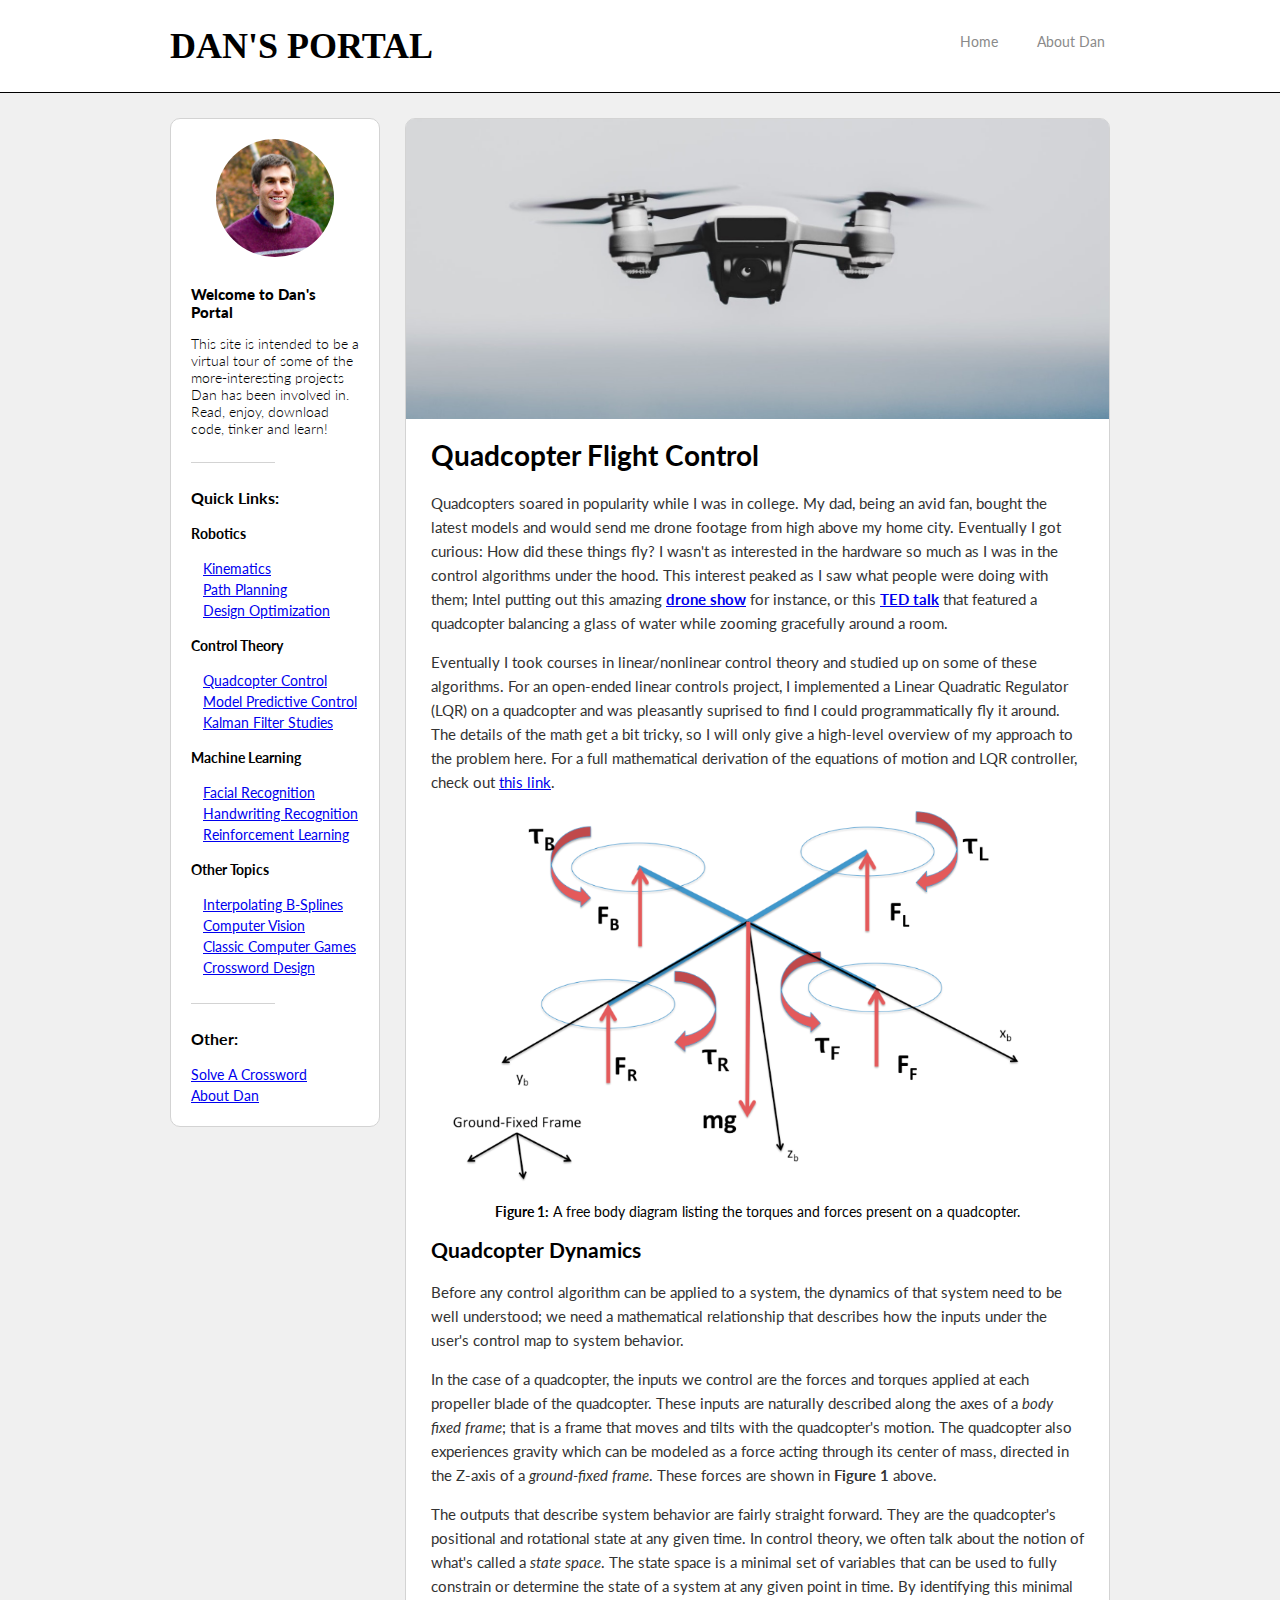
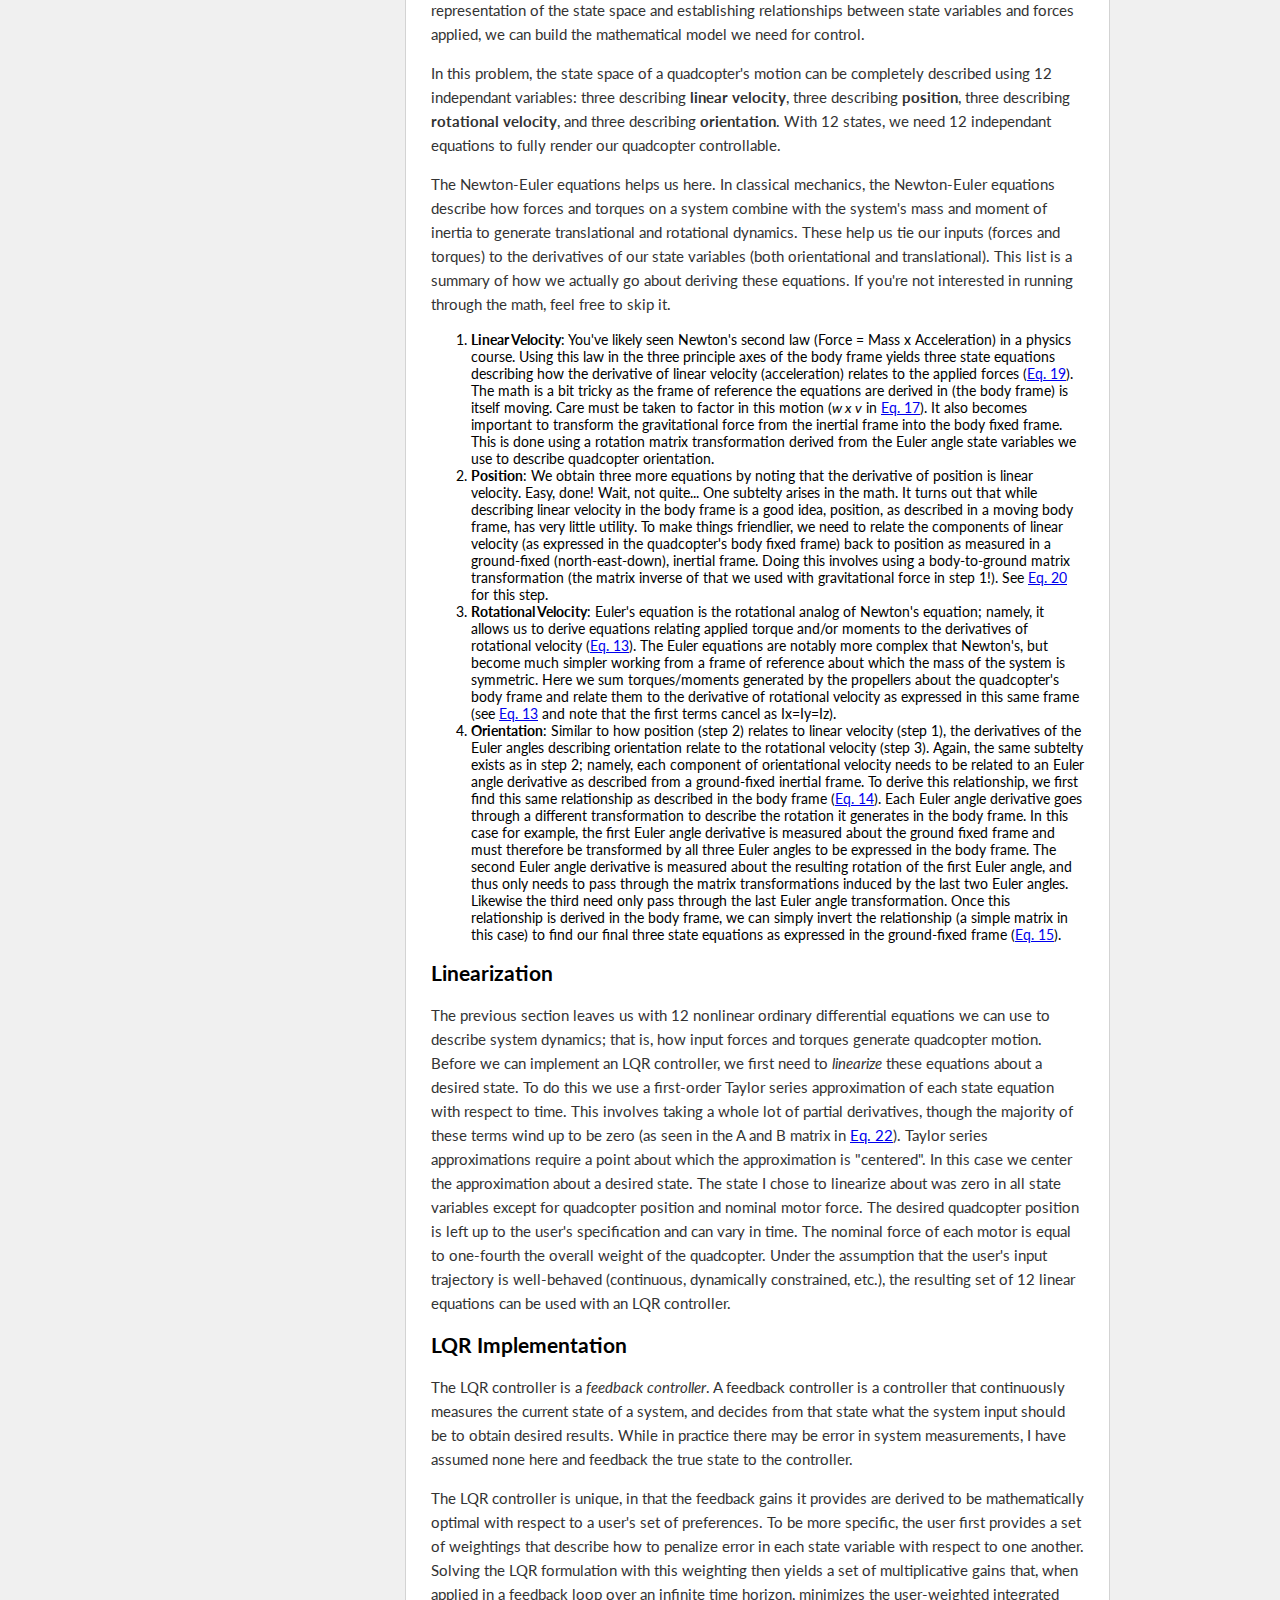
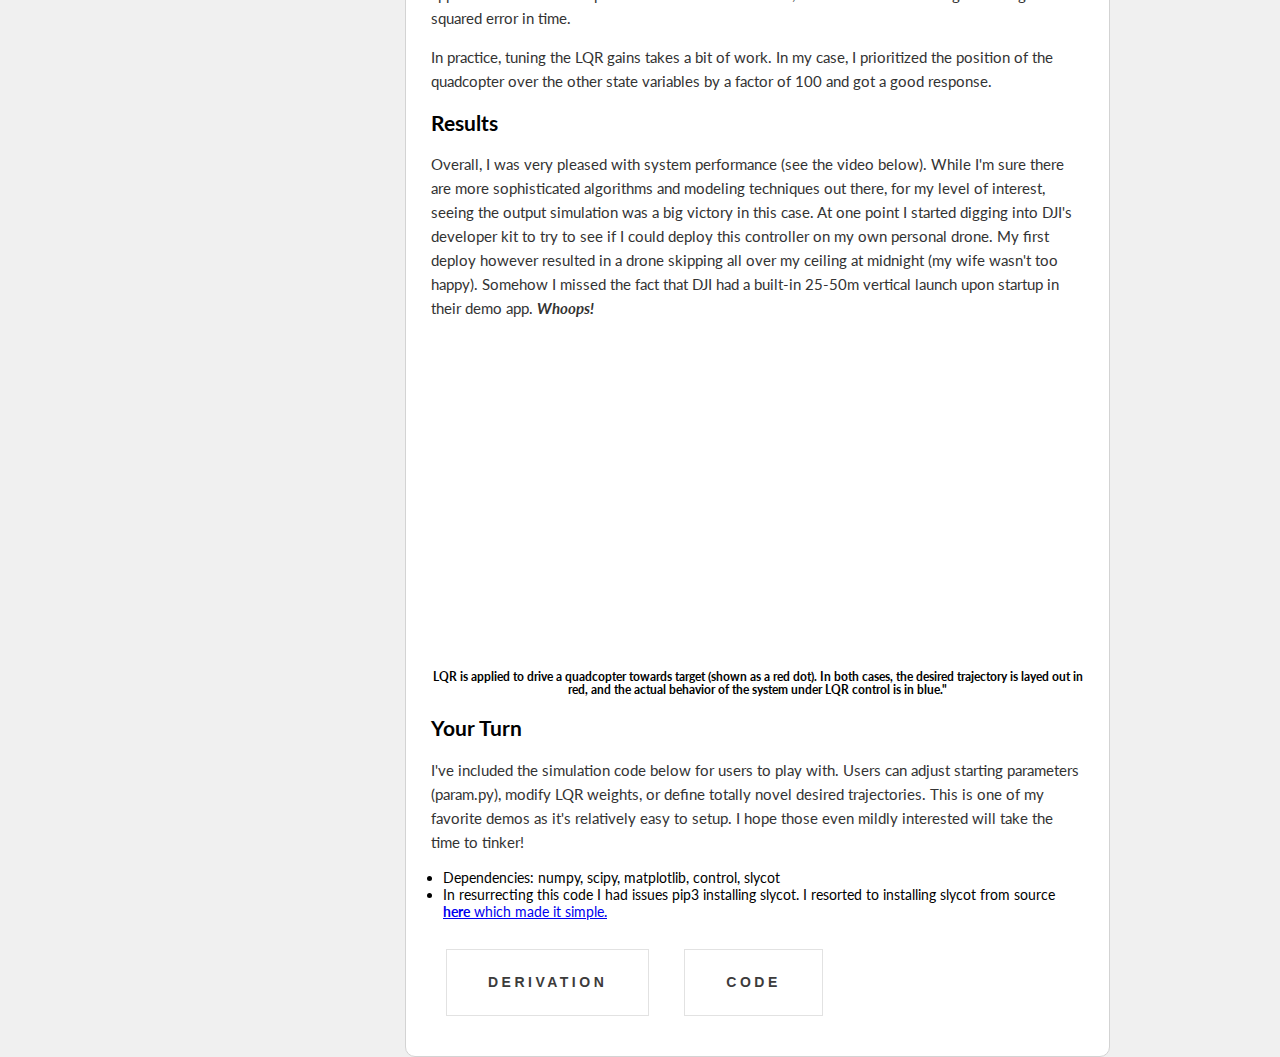
==== commit fe4e0c17: "Reinitializing website" ====
--- a/quadcopter.html
+++ b/quadcopter.html
@@ -1,172 +1,140 @@
-<!DOCTYPE HTML>
-<!--
-	Future Imperfect by HTML5 UP
-	html5up.net | @ajlkn
-	Free for personal and commercial use under the CCA 3.0 license (html5up.net/license)
--->
-<html>
-	<head>
-		<title>Single - Future Imperfect by HTML5 UP</title>
-		<meta charset="utf-8" />
-		<meta name="viewport" content="width=device-width, initial-scale=1, user-scalable=no" />
-		<link rel="stylesheet" href="assets/css/main.css" />
-	</head>
-	<body class="single is-preload">
-
-		<!-- Wrapper -->
-			<div id="wrapper">
-
-				<!-- Header -->
-					<header id="header">
-						<nav class="links">
-							<ul>
-                                <li><a href="index.html"><b>Home</b></a></li>
-								<li><a href="robotics.html">Robotics</a></li>
-								<li><a href="#">AI</a></li>
-								<li><a href="#">Viz</a></li>
-								<li><a href="#">AR/VR</a></li>
-								<li><a href="#">Crossword Generation</a></li>
-								<li><a href="#">About Me</a></li>
-							</ul>
-						</nav>
-						<nav class="main">
-							<ul>
-								<li class="search">
-									<a class="fa-search" href="#search">Search</a>
-									<form id="search" method="get" action="#">
-										<input type="text" name="query" placeholder="Search" />
-									</form>
-								</li>
-								<li class="menu">
-									<a class="fa-bars" href="#menu">Menu</a>
-								</li>
-							</ul>
-						</nav>
-					</header>
-
-				<!-- Menu -->
-					<section id="menu">
-
-						<!-- Search -->
-							<section>
-								<form class="search" method="get" action="#">
-									<input type="text" name="query" placeholder="Search" />
-								</form>
-							</section>
-
-						<!-- Links -->
-							<section>
-								<ul class="links">
-									<li>
-										<a href="#">
-											<h3>Lorem ipsum</h3>
-											<p>Feugiat tempus veroeros dolor</p>
-										</a>
-									</li>
-									<li>
-										<a href="#">
-											<h3>Dolor sit amet</h3>
-											<p>Sed vitae justo condimentum</p>
-										</a>
-									</li>
-									<li>
-										<a href="#">
-											<h3>Feugiat veroeros</h3>
-											<p>Phasellus sed ultricies mi congue</p>
-										</a>
-									</li>
-									<li>
-										<a href="#">
-											<h3>Etiam sed consequat</h3>
-											<p>Porta lectus amet ultricies</p>
-										</a>
-									</li>
-								</ul>
-							</section>
-
-						<!-- Actions -->
-							<section>
-								</ul>
-							</section>
-
-					</section>
-
-				<!-- Main -->
-					<div id="main">
-
-						<!-- Post -->
-							<article class="post">
-								<header>
-									<div class="title">
-										<h2><a href="#">Quadcopter Control</a></h2>
-										<p>Dynamics Derivation, LQR Control, and Simulation</p>
-									</div>
-									<div class="meta">
-										<time class="published" datetime="2015-11-01">November 1, 2015</time>
-									</div>
-								</header>
-                                <div style="text-align:center;">
-                                    <figure>
-                                    <a class="image featured"><img src="images/spark.jpeg" alt="" /></a>
-                                    </figure>
-                                </div>
-                                <div>
-                                    <section>
-                                        <p style="text-align:left"> Quadcopters soared in popularity while I was in college. My dad, being an avid fan, bought the latest models and would send me drone footage from high above my home city. Eventually I got curious: How did these things fly? I wasn't as interested in the hardware question so much as I was in the control algorithms under the hood.  This interest grew as I saw what people were doing with them; Intel putting out this amazing <a href="https://www.youtube.com/watch?v=aOd4-T_p5fA"><b>drone show</b></a> for instance, or this <a href="https://www.youtube.com/watch?v=w2itwFJCgFQ"><b>TED talk</b></a> that featured a quadcopter balancing a glass of water while zooming gracefully around a room. </p>
-                                        <p style="text-align:left"> Eventually I took courses in linear and nonlinear control and learned about some of these algorithms (PID, LQR, MPC and a host of nonlinear control schemes like sliding-mode and backstepping). For an open-ended, final course project, I chose to apply an LQR controller to both an inverted pendulum and a quadcopter. This involved analyzing the forces on each system (see the figure 1 below for example), deriving and linearizing the relevant equations of motion (Newton's second law), and then using these derivations to design an optimal LQR controller.  A full derivation of the equations of motion and control law can be found <a href="./pdfs/quadcopter.pdf" >here</a>.  </p>
-                                        <div style="text-align:center;">
-                                            <a class="image"><img src="images/quad_fbd.jpeg" alt="" /></a>
-                                            <p> <b>Figure 1:</b> A free body diagram listing the torques and forces present on a quadcopter.</p>
-                                        </div>
-                                        <p style="text-align:left">  Overall, I was very pleased with system performance (see the videos below). While I'm sure there are more sophisticated algorithms and modeling techniques out there, for my level of interest, seeing the output simulation was a big victory. At one point I started digging into DJI's developer kit to try to deploy this on my own personal drone.  My first deploy however resulted in a drone skipping all over my ceiling at midnight (my wife wasn't too happy). Somehow I missed the fact that DJI had a built-in a 25-50m vertical launch upon startup in their demo app, Woops!</p>
-                                        <p style="text-align:left">  I've included the simulation code below for users to play with. Users can adjust starting parameters (param.py), modify LQR weights, or define totally novel desired trajectories. This is one of my favorite demo's and I hope those even mildly interested will take the time to tinker! </p>
-                                    </section>
-                                </div>
-                                <div style="text-align:center;">
-                                    <iframe width="560" height="315" src="https://www.youtube.com/embed/JGDmS5Go2-I" frameborder="0" allow="accelerometer; autoplay; clipboard-write; encrypted-media; gyroscope; picture-in-picture" allowfullscreen></iframe>
-                                    <iframe width="560" height="315" align=center src="https://www.youtube.com/embed/-S5H1mTbF7I" frameborder="0" allow="accelerometer; autoplay; clipboard-write; encrypted-media; gyroscope; picture-in-picture" allowfullscreen></iframe>
-                                    <p> LQR is applied to two seperate systems, an inverted pendulum and a quadcopter. <br> In both cases, the desired trajectory is layed out in red, and the actual behavior of the system under LQR control is in blue."</p>
-                                </div>
-                                <ul>
-                                    <li>Dependencies: numpy, scipy, matplotlib, control, slycot </li>
-                                    <li>In resurrecting this code I had issues pip3 installing slycot. I resorted to installing slycot from source <a href="https://github.com/python-control/Slycot"><b>here</b> which made it simple.</a></li>
-                                </ul>
-                                <div>
-                                    <a href="./pdfs/quadcopter.pdf" class="button large">Derivation</a>
-                                    <a href="./code/QuadCode.zip" class="button large">Code</a>
-                                </div>
-                                <!-- <iframe src="https://drive.google.com/file/d/1TgqClBTY2usR2vvN4Z1tOUce6x5SUJYr/preview" width="640" height="480"></iframe> -->
-								<footer>
-									<ul class="stats">
-										<li><a href="#">General</a></li>
-										<li><a href="#" class="icon solid fa-heart">28</a></li>
-										<li><a href="#" class="icon solid fa-comment">128</a></li>
-									</ul>
-								</footer>
-							</article>
-
-					</div>
-
-				<!-- Footer -->
-					<section id="footer">
-						<ul class="icons">
-							<li><a href="#" class="icon brands fa-twitter"><span class="label">Twitter</span></a></li>
-							<li><a href="#" class="icon brands fa-facebook-f"><span class="label">Facebook</span></a></li>
-							<li><a href="#" class="icon brands fa-instagram"><span class="label">Instagram</span></a></li>
-							<li><a href="#" class="icon solid fa-rss"><span class="label">RSS</span></a></li>
-							<li><a href="#" class="icon solid fa-envelope"><span class="label">Email</span></a></li>
-						</ul>
-						<p class="copyright">&copy; Untitled. Design: <a href="http://html5up.net">HTML5 UP</a>. Images: <a href="http://unsplash.com">Unsplash</a>.</p>
-					</section>
-
-			</div>
-
-		<!-- Scripts -->
-			<script src="assets/js/jquery.min.js"></script>
-			<script src="assets/js/browser.min.js"></script>
-			<script src="assets/js/breakpoints.min.js"></script>
-			<script src="assets/js/util.js"></script>
-			<script src="assets/js/main.js"></script>
-
-	</body>
-</html>
+<!DOCTYPE HTML>
+<html>
+<head>
+    <title>Dan's Website</title>
+    <meta charset="utf-8" />
+    <meta name="viewport" content="width=device-width, initial-scale=1">
+    <link href="https://fonts.googleapis.com/css2?family=Lato&display=swap" rel="stylesheet">
+    <link href="https://fonts.googleapis.com/css2?family=Reggae+One&display=swap" rel="stylesheet">
+    <link href="https://fonts.googleapis.com/css2?family=Bebas+Neue&display=swap" rel="stylesheet">
+    <link href="https://fonts.googleapis.com/css2?family=Bebas+Neue&family=Indie+Flower&family=Permanent+Marker&family=Roboto&display=swap" rel="stylesheet">
+    <link rel="stylesheet" href="main.css" />
+    <link rel="stylesheet" href="button.css" />
+</head>
+<body>
+    <div class="container">
+        <div class="nav-wrapper">
+            <div class="width-container">
+                <div class="nav-left-side">
+                    <div class="brand">
+                        <div><b>Dan's Portal</b></div>
+                    </div>
+                </div>
+                <div class="nav-right-side">
+                    <div class="nav-link-wrapper nav-link">
+                        <a href="index.html">Home</a>
+                    </div>
+                    <div class="nav-link-wrapper nav-link">
+                        <a href="aboutme.html">About Dan</a>
+                    </div>
+                </div>
+            </div>
+        </div>
+
+        <div class="content-wrapper">
+            <div class="width-container">
+                <div class="main-wrapper">
+
+                    <div class="main-left">
+                        <div class="left-padder">
+                            <img src="images/profile_pic.jpeg" att="" class=profile-pic>
+                            <p class="profile-text"><span class="portal-text">Welcome to Dan's Portal</span></p>
+                            <p class="profile-text">This site is intended to be a virtual tour of some of the more-interesting projects Dan has been involved in. Read, enjoy, download code, tinker and learn!</p>
+                            <div class="greybar">
+                            </div>
+                            <h3> Quick Links:</h3>
+                            <div class="quick-links">
+                                <h4>Robotics</h4>
+                                <ul>
+                                <a href="kinematicsandsim.html">Kinematics</a><br>
+                                <a href="planning.html">Path Planning</a><br>
+                                <a href="robotdesign.html">Design Optimization</a><br>
+                                </ul>
+                                <h4>Control Theory</h4>
+                                <ul>
+                                <a href="quadcopter.html">Quadcopter Control</a><br>
+                                <a href="quadcopter.html">Model Predictive Control</a><br>
+                                <a href="ekf.html">Kalman Filter Studies</a><br>
+                                </ul>
+                                <h4>Machine Learning</h4>
+                                <ul>
+                                <a href="eigenfaces.html">Facial Recognition</a><br>
+                                <a href="handwriting.html">Handwriting Recognition</a><br>
+                                <a href="reinforcement.html">Reinforcement Learning</a><br>
+                                </ul>
+                                <h4>Other Topics</h4>
+                                <ul>
+                                <a href="interpbspline.html">Interpolating B-Splines</a><br>
+                                <a href="cv_probs.html">Computer Vision</a><br>
+                                <a href="comp_games.html">Classic Computer Games</a><br>
+                                <a href="crisscross.html">Crossword Design</a><br>
+                                </ul>
+                                <div class="greybar">
+                                </div>
+                            </div>
+                            <h3> Other:</h3>
+                            <div class="quick-links">
+                                <a href="solveacrossword.html">Solve A Crossword</a><br>
+                                <a href="aboutme.html">About Dan</a><br>
+                            </div>
+                        </div>
+                    </div>
+
+                    <div class="main-right">
+                        <div class="main-post-wrapper">
+                            <div class="main-post-expanded">
+                                <a href="" class=quad-background></a>
+                                <div class="post-text-expanded">
+                                    <h1>Quadcopter Flight Control</h1>
+                                    <p style="text-align:left"> Quadcopters soared in popularity while I was in college. My dad, being an avid fan, bought the latest models and would send me drone footage from high above my home city. Eventually I got curious: How did these things fly? I wasn't as interested in the hardware so much as I was in the control algorithms under the hood.  This interest peaked as I saw what people were doing with them; Intel putting out this amazing <a href="https://www.youtube.com/watch?v=aOd4-T_p5fA"><b>drone show</b></a> for instance, or this <a href="https://www.youtube.com/watch?v=w2itwFJCgFQ"><b>TED talk</b></a> that featured a quadcopter balancing a glass of water while zooming gracefully around a room. </p>
+                                    <p style="text-align:left"> Eventually I took courses in linear/nonlinear control theory and studied up on some of these algorithms. For an open-ended linear controls project, I implemented a Linear Quadratic Regulator (LQR) on a quadcopter and was pleasantly suprised to find I could programmatically fly it around.  The details of the math get a bit tricky, so I will only give a high-level overview of my approach to the problem here.  For a full mathematical derivation of the equations of motion and LQR controller, check out <a href="./pdfs/quadcopter.pdf" >this link</a>.</p>
+                                    <div style="text-align:center;">
+                                        <img src="images/quad_fbd.jpeg" alt="" class="post-image" />
+                                        <p> <b>Figure 1:</b> A free body diagram listing the torques and forces present on a quadcopter.</p>
+                                    </div>
+                                    <h2>Quadcopter Dynamics</h2>
+                                    <p>Before any control algorithm can be applied to a system, the dynamics of that system need to be well understood; we need a mathematical relationship that describes how the inputs under the user's control map to system behavior.</p>
+                                    <p>In the case of a quadcopter, the inputs we control are the forces and torques applied at each propeller blade of the quadcopter. These inputs are naturally described along the axes of a <i>body fixed frame</i>; that is a frame that moves and tilts with the quadcopter's motion. The quadcopter also experiences gravity which can be modeled as a force acting through its center of mass, directed in the Z-axis of a <i>ground-fixed frame</i>. These forces are shown in <b>Figure 1</b> above. </p>
+                                    <p>The outputs that describe system behavior are fairly straight forward.  They are the quadcopter's positional and rotational state at any given time. In control theory, we often talk about the notion of what's called a <i>state space</i>. The state space is a minimal set of variables that can be used to fully constrain or determine the state of a system at any given point in time. By identifying this minimal representation of the state space and establishing relationships between state variables and forces applied, we can build the mathematical model we need for control.</p>
+                                    <p>In this problem, the state space of a quadcopter's motion can be completely described using 12 independant variables:  three describing <b>linear velocity</b>, three describing <b>position</b>, three describing <b>rotational velocity</b>, and three describing <b>orientation</b>. With 12 states, we need 12 independant equations to fully render our quadcopter controllable.</p>
+                                    <p>The Newton-Euler equations helps us here. In classical mechanics, the Newton-Euler equations describe how forces and torques on a system combine with the system's mass and moment of inertia to generate translational and rotational dynamics. These help us tie our inputs (forces and torques) to the derivatives of our state variables (both orientational and translational). This list is a summary of how we actually go about deriving these equations.  If you're not interested in running through the math, feel free to skip it.</p>
+                                    <ol>
+                                        <li><b>Linear Velocity</b>: You've likely seen Newton's second law (Force = Mass x Acceleration) in a physics course.  Using this law in the three principle axes of the body frame yields three state equations describing how the derivative of linear velocity (acceleration) relates to the applied forces (<a href="./pdfs/quadcopter.pdf" >Eq. 19</a>). The math is a bit tricky as the frame of reference the equations are derived in (the body frame) is itself moving. Care must be taken to factor in this motion  (<i>w x v</i> in <a href="./pdfs/quadcopter.pdf">Eq. 17</a>). It also becomes important to transform the gravitational force from the inertial frame into the body fixed frame. This is done using a rotation matrix transformation derived from the Euler angle state variables we use to describe quadcopter orientation.  </li>
+                                        <li><b>Position</b>: We obtain three more equations by noting that the derivative of position is linear velocity. Easy, done! Wait, not quite... One subtelty arises in the math.  It turns out that while describing linear velocity in the body frame is a good idea, position, as described in a moving body frame, has very little utility. To make things friendlier, we need to relate the components of linear velocity (as expressed in the quadcopter's body fixed frame) back to position as measured in a ground-fixed (north-east-down), inertial frame. Doing this involves using a body-to-ground matrix transformation (the matrix inverse of that we used with gravitational force in step 1!). See <a href="./pdfs/quadcopter.pdf">Eq. 20</a> for this step.</li>
+                                        <li><b>Rotational Velocity</b>: Euler's equation is the rotational analog of Newton's equation; namely, it allows us to derive equations relating applied torque and/or moments to the derivatives of rotational velocity (<a href="./pdfs/quadcopter.pdf" >Eq. 13</a>). The Euler equations are notably more complex that Newton's, but become much simpler working from a frame of reference about which the mass of the system is symmetric. Here we sum torques/moments generated by the propellers about the quadcopter's body frame and relate them to the derivative of rotational velocity as expressed in this same frame (see <a href="./pdfs/quadcopter.pdf" >Eq. 13</a> and note that the first terms cancel as Ix=Iy=Iz).  </li>
+                                        <li><b>Orientation</b>: Similar to how position (step 2) relates to linear velocity (step 1), the derivatives of the Euler angles describing orientation relate to the rotational velocity (step 3). Again, the same subtelty exists as in step 2; namely, each component of orientational velocity needs to be related to an Euler angle derivative as described from a ground-fixed inertial frame. To derive this relationship, we first find this same relationship as described in the body frame (<a href="./pdfs/quadcopter.pdf" >Eq. 14</a>). Each Euler angle derivative goes through a different transformation to describe the rotation it generates in the body frame. In this case for example, the first Euler angle derivative is measured about the ground fixed frame and must therefore be transformed by all three Euler angles to be expressed in the body frame. The second Euler angle derivative is measured about the resulting rotation of the first Euler angle, and thus only needs to pass through the matrix transformations induced by the last two Euler angles. Likewise the third need only pass through the last Euler angle transformation. Once this relationship is derived in the body frame, we can simply invert the relationship (a simple matrix in this case) to find our final three state equations as expressed in the ground-fixed frame (<a href="./pdfs/quadcopter.pdf" >Eq. 15</a>).</li>
+                                    </ol>
+                                    <h2>Linearization</h2>
+                                    <p>The previous section leaves us with 12 nonlinear ordinary differential equations we can use to describe system dynamics; that is, how input forces and torques generate quadcopter motion.  Before we can implement an LQR controller, we first need to <i>linearize</i> these equations about a desired state. To do this we use a first-order Taylor series approximation of each state equation with respect to time. This involves taking a whole lot of partial derivatives, though the majority of these terms wind up to be zero (as seen in the A and B matrix in <a href="./pdfs/quadcopter.pdf" >Eq. 22</a>). Taylor series approximations require a point about which the approximation is "centered".  In this case we center the approximation about a desired state. The state I chose to linearize about was zero in all state variables except for quadcopter position and nominal motor force. The desired quadcopter position is left up to the user's specification and can vary in time. The nominal force of each motor is equal to one-fourth the overall weight of the quadcopter. Under the assumption that the user's input trajectory is well-behaved (continuous, dynamically constrained, etc.), the resulting set of 12 linear equations can be used with an LQR controller.</p> 
+                                    <h2>LQR Implementation</h2>
+                                    <p>The LQR controller is a <i>feedback controller</i>.  A feedback controller is a controller that continuously measures the current state of a system, and decides from that state what the system input should be to obtain desired results. While in practice there may be error in system measurements, I have assumed none here and feedback the true state to the controller. </p>
+                                    <p>The LQR controller is unique, in that the feedback gains it provides are derived to be mathematically optimal with respect to a user's set of preferences. To be more specific, the user first provides a set of weightings that describe how to penalize error in each state variable with respect to one another.  Solving the LQR formulation with this weighting then yields a set of multiplicative gains that, when applied in a feedback loop over an infinite time horizon, minimizes the user-weighted integrated squared error in time. </p>
+                                    <p>In practice, tuning the LQR gains takes a bit of work. In my case, I prioritized the position of the quadcopter over the other state variables by a factor of 100 and got a good response.</p>
+                                    <h2>Results</h2>
+                                    <p style="text-align:left">  Overall, I was very pleased with system performance (see the video below). While I'm sure there are more sophisticated algorithms and modeling techniques out there, for my level of interest, seeing the output simulation was a big victory in this case. At one point I started digging into DJI's developer kit to try to see if I could deploy this controller on my own personal drone.  My first deploy however resulted in a drone skipping all over my ceiling at midnight (my wife wasn't too happy). Somehow I missed the fact that DJI had a built-in 25-50m vertical launch upon startup in their demo app. <em><strong>Whoops!</strong></em></p>
+
+                                    <div style="text-align:center;">
+                                        <!-- <iframe width="560" height="315" src="https://www.youtube.com/embed/JGDmS5Go2-I" frameborder="0" allow="accelerometer; autoplay; clipboard-write; encrypted-media; gyroscope; picture-in-picture" allowfullscreen></iframe> -->
+                                        <iframe width="100%" height="315px" align=center src="https://www.youtube.com/embed/-S5H1mTbF7I" frameborder="0" allow="accelerometer; autoplay; clipboard-write; encrypted-media; gyroscope; picture-in-picture" allowfullscreen></iframe>
+                                        <h5> LQR is applied to drive a quadcopter towards target (shown as a red dot). In both cases, the desired trajectory is layed out in red, and the actual behavior of the system under LQR control is in blue."</h5>
+                                    </div>
+                                    <h2>Your Turn</h2>
+                                    <p style="text-align:left">  I've included the simulation code below for users to play with. Users can adjust starting parameters (param.py), modify LQR weights, or define totally novel desired trajectories. This is one of my favorite demos as it's relatively easy to setup. I hope those even mildly interested will take the time to tinker! </p>
+                                    <ul>
+                                        <li>Dependencies: numpy, scipy, matplotlib, control, slycot </li>
+                                        <li>In resurrecting this code I had issues pip3 installing slycot. I resorted to installing slycot from source <a href="https://github.com/python-control/Slycot"><b>here</b> which made it simple.</a></li>
+                                    </ul>
+                                    <div class="button-wrapper">
+                                        <a href="./pdfs/quadcopter.pdf" class="button large">Derivation</a>
+                                        <a href="./code/QuadCode.zip" class="button large">Code</a>
+                                    </div>
+                                </div>
+                            </div>
+                        </div>
+                    </div>
+                </div>
+            </div>
+        </div>
+    </div>
+</body>
+</html>
--- a/main.css
+++ b/main.css
@@ -0,0 +1,358 @@
+/* Master Styles */
+
+* {
+    box-sizing: border-box;
+ }
+
+ul {
+    margin-left: -2em;
+}
+iframe[seamless] {
+    border: none;
+}
+
+body {
+    color: black;
+    margin: 0px;
+    font-family: "Lato", sans-serif;
+    font-size: 14px;
+    background-color: #f0f0f0;
+}
+
+.container {
+    display: grid;
+    grid-template-columns: 1fr;
+}
+
+
+.width-container {
+    margin-left: auto;
+    margin-right: auto;
+    max-width: 940px;
+}
+
+
+@media screen and (max-width: 990px) {
+    .width-container {
+        max-width: 730px;
+    }
+}
+
+
+/* Nav Styles */
+.nav-wrapper {
+    display: block;
+    padding: 28px;
+    border-bottom: 1px solid black;
+    background-color: #ffffff;
+}
+
+
+.nav-left-side {
+    position: relative;
+    float: left;
+    text-transform: uppercase;
+    font-size: 24px;
+    line-height: 100%;
+}
+
+.nav-right-side {
+    position: relative;
+    float: right;
+    padding: 5px;
+}
+
+@media screen and (max-width: 990px) {
+    .right-side{
+        display: none;
+    }
+}
+
+.nav-wrapper > .nav-right-side > div {
+    margin-left: 25px;
+    margin-right: 20px;
+    font-size: 0.9em;
+    text-transform: uppercase;
+}
+
+.nav-link-wrapper {
+    position: relative;
+    display: inline-block;
+    vertical-align: top;
+    text-align: left;
+    margin-left: auto;
+    margin-right: auto;
+    height: 22px;
+    border-bottom: 1px solid transparent;
+    transition: border-bottom 0.5s;
+}
+
+.nav-link-wrapper a {
+    color: #8a8a8a;
+    text-decoration: none;
+    transition: color 0.5s;
+}
+
+.nav-link-wrapper:hover {
+    border-bottom: 1px solid black;
+}
+
+.nav-link-wrapper a:hover {
+    color: black;
+}
+.nav-link {
+    margin-left: 35px;
+    font-size: 14px;
+}
+
+.active-nav-link {
+    border-bottom: 1px solid black;
+}
+.active-nav-link a {
+    color: black !important;
+    border-bottom: black !important;
+}
+
+.brand {
+    font-family: 'Permanent Marker', cursive;
+    line-height: 100%;
+    font-size: 36px;
+}
+.brand-text {
+    color: black;
+    text-decoration: none; /* no underline */
+}
+
+/* Main Styles */
+
+.main-wrapper {
+    display: flex;
+}
+
+.main-left {
+    flex: 1;
+}
+
+.left-padder {
+    margin-top: 25px;
+    margin-right: 25px;
+    padding:20px;
+    background-color: white;
+    border-radius: 10px;
+    border: solid lightgrey 1px;
+}
+
+.profile-pic {
+    display: flex;
+    width: 70%;
+    margin-left: auto;
+    margin-right: auto;
+    margin-bottom: 28px;
+    position: relative;
+    border-radius: 50%;
+    margin-bottom: 28px;
+}
+
+
+.profile-text {
+    font-weight: 300;
+}
+
+.portal-text {
+    font-size: 15px;
+    font-weight: 900;
+}
+
+.greybar {
+    height: 1px;
+    width: 50%;
+    margin-top: 25px;
+    margin-bottom: 25px;
+    border-bottom: solid lightgrey 1px;
+}
+
+.quick-links {
+    line-height: 150%;
+    font-size: 14px;
+}
+
+.quick-links > h4 {
+    display: inline;
+}
+@media screen and (max-width: 990px) {
+    .left-padder {
+        margin-top: 15px;
+        margin-right: 15px;
+    }
+    .quick-links {
+        font-size: 10px;
+        line-height: 200%;
+    }
+}
+
+
+@media screen and (max-width: 770px) {
+    .main-left {
+        display: none;
+    }
+}
+
+/* right side */
+.main-right {
+    flex:3;
+}
+
+.main-post-wrapper {
+    margin-top: 25px;
+    background-color: white;
+    border-radius: 10px;
+    border: solid lightgrey 1px;
+}
+
+.main-post {
+    display: flex;
+    height: 250px;
+}
+
+
+.post-pic-wrapper {
+    flex-basis: 40%;
+}
+
+.post-pic {
+    height: 100%;
+    width: 100%;
+    object-fit: cover;
+    padding: 20px;
+    border-radius: 25px;
+}
+
+.post-text {
+    display: block;
+    flex-basis:70%;
+    padding-right: 20px;
+}
+
+.post-text > h2 {
+    font-size: 22px;
+
+}
+.post-text > a {
+    color: black;
+    text-decoration: none; /* no underline */
+}
+
+@media screen and (max-width: 990px) {
+    .main-post {
+        display: flex;
+        height: 250px;
+    }
+    .main-post-wrapper {
+        margin-top: 15px;
+    }
+    .post-pic {
+        max-height: 70%;
+    }
+}
+
+@media screen and (max-width: 770px) {
+    .main-post {
+        display: flex;
+        height: 250px;
+    }
+    .main-post-wrapper {
+        margin-top: 15px;
+        margin-left: 15px;
+        margin-right: 15px;
+    }
+    .post-pic {
+        max-height: 100%;
+    }
+}
+
+/* Expanded Content */
+.main-post-expanded > a {
+    display: block;
+    height: 300px;
+    border-top-left-radius: 8px;
+    border-top-right-radius: 8px;
+}
+.aboutme-expanded > a {
+    display: block;
+    height: 400px;
+    border-top-left-radius: 8px;
+    border-top-right-radius: 8px;
+}
+
+.quad-background {
+    background: url("images/spark.jpeg")
+                no-repeat
+                center center/cover;
+}
+.crossword-background {
+    background: url("images/crossword.jpeg")
+                no-repeat
+                center center/cover
+}
+.crisscross-background {
+    background: url("images/crisscross.jpeg")
+                no-repeat
+                center 75%/cover
+}
+.aboutme-background {
+    background: url("images/aboutme.jpeg")
+                no-repeat
+                center 30%/cover
+}
+.handwriting-background {
+    background: url("images/tablet.jpeg")
+                no-repeat
+                center 20%/cover
+}
+
+.post-text-expanded {
+    padding: 25px;
+    padding-top: 0px;
+}
+
+.post-text-expanded > p {
+    font-size: 15px;
+    line-height: 160%;
+    color: #333;
+}
+
+.post-image {
+    width: 100%;
+}
+
+.button-wrapper {
+    flex: inline-block;
+    padding: 15px;
+    justify-content: flex-start;
+    width: 100%;
+    display: flex;
+    align-items: center;
+}
+
+.crossword-wrapper {
+    width: 100%;
+    text-align: center;
+}
+
+@media screen and (max-width: 770px) {
+    .main-left {
+        display: none;
+    }
+}
+
+#sunnyside {
+    display: none;
+}
+#hiddendrawer {
+    display: none;
+}
+
+#reveal {
+    color: black:
+    text-decoration: none; /* no underline */
+}
--- a/button.css
+++ b/button.css
@@ -0,0 +1,134 @@
+/* Button */
+
+	input[type="submit"],
+	input[type="reset"],
+	input[type="button"],
+	button,
+	.button {
+		-moz-appearance: none;
+		-webkit-appearance: none;
+		-ms-appearance: none;
+		appearance: none;
+		-moz-transition: background-color 0.2s ease, box-shadow 0.2s ease, color 0.2s ease;
+		-webkit-transition: background-color 0.2s ease, box-shadow 0.2s ease, color 0.2s ease;
+		-ms-transition: background-color 0.2s ease, box-shadow 0.2s ease, color 0.2s ease;
+		transition: background-color 0.2s ease, box-shadow 0.2s ease, color 0.2s ease;
+		background-color: transparent;
+		border: 0;
+		box-shadow: inset 0 0 0 1px rgba(160, 160, 160, 0.3);
+		color: #3c3b3b !important;
+		cursor: pointer;
+		display: inline-block;
+		font-family: "Raleway", Helvetica, sans-serif;
+		font-size: 0.9em;
+		font-weight: 800;
+		height: 4.8125em;
+		letter-spacing: 0.25em;
+		line-height: 4.8125em;
+		padding: 0 2.5em;
+		text-align: center;
+		text-decoration: none;
+		text-transform: uppercase;
+		white-space: nowrap;
+	}
+
+		input[type="submit"]:hover,
+		input[type="reset"]:hover,
+		input[type="button"]:hover,
+		button:hover,
+		.button:hover {
+			box-shadow: inset 0 0 0 1px #2ebaae;
+			color: #2ebaae !important;
+		}
+
+			input[type="submit"]:hover:active,
+			input[type="reset"]:hover:active,
+			input[type="button"]:hover:active,
+			button:hover:active,
+			.button:hover:active {
+				background-color: rgba(46, 186, 174, 0.05);
+			}
+
+		input[type="submit"]:before, input[type="submit"]:after,
+		input[type="reset"]:before,
+		input[type="reset"]:after,
+		input[type="button"]:before,
+		input[type="button"]:after,
+		button:before,
+		button:after,
+		.button:before,
+		.button:after {
+			color: #aaaaaa;
+			position: relative;
+		}
+
+		input[type="submit"]:before,
+		input[type="reset"]:before,
+		input[type="button"]:before,
+		button:before,
+		.button:before {
+			left: -1em;
+			padding: 0 0 0 0.75em;
+		}
+
+		input[type="submit"]:after,
+		input[type="reset"]:after,
+		input[type="button"]:after,
+		button:after,
+		.button:after {
+			left: 1em;
+			padding: 0 0.75em 0 0;
+		}
+
+		input[type="submit"].fit,
+		input[type="reset"].fit,
+		input[type="button"].fit,
+		button.fit,
+		.button.fit {
+			width: 100%;
+		}
+
+		input[type="submit"].large,
+		input[type="reset"].large,
+		input[type="button"].large,
+		button.large,
+		.button.large {
+			font-size: 1.0em;
+			padding: 0 3em;
+			margin-right: 35px;
+		}
+
+		input[type="submit"].small,
+		input[type="reset"].small,
+		input[type="button"].small,
+		button.small,
+		.button.small {
+			font-size: 0.5em;
+		}
+
+		input[type="submit"].disabled, input[type="submit"]:disabled,
+		input[type="reset"].disabled,
+		input[type="reset"]:disabled,
+		input[type="button"].disabled,
+		input[type="button"]:disabled,
+		button.disabled,
+		button:disabled,
+		.button.disabled,
+		.button:disabled {
+			pointer-events: none;
+			color: rgba(160, 160, 160, 0.3) !important;
+		}
+
+			input[type="submit"].disabled:before, input[type="submit"]:disabled:before,
+			input[type="reset"].disabled:before,
+			input[type="reset"]:disabled:before,
+			input[type="button"].disabled:before,
+			input[type="button"]:disabled:before,
+			button.disabled:before,
+			button:disabled:before,
+			.button.disabled:before,
+			.button:disabled:before {
+				color: rgba(160, 160, 160, 0.3) !important;
+			}
+
+
